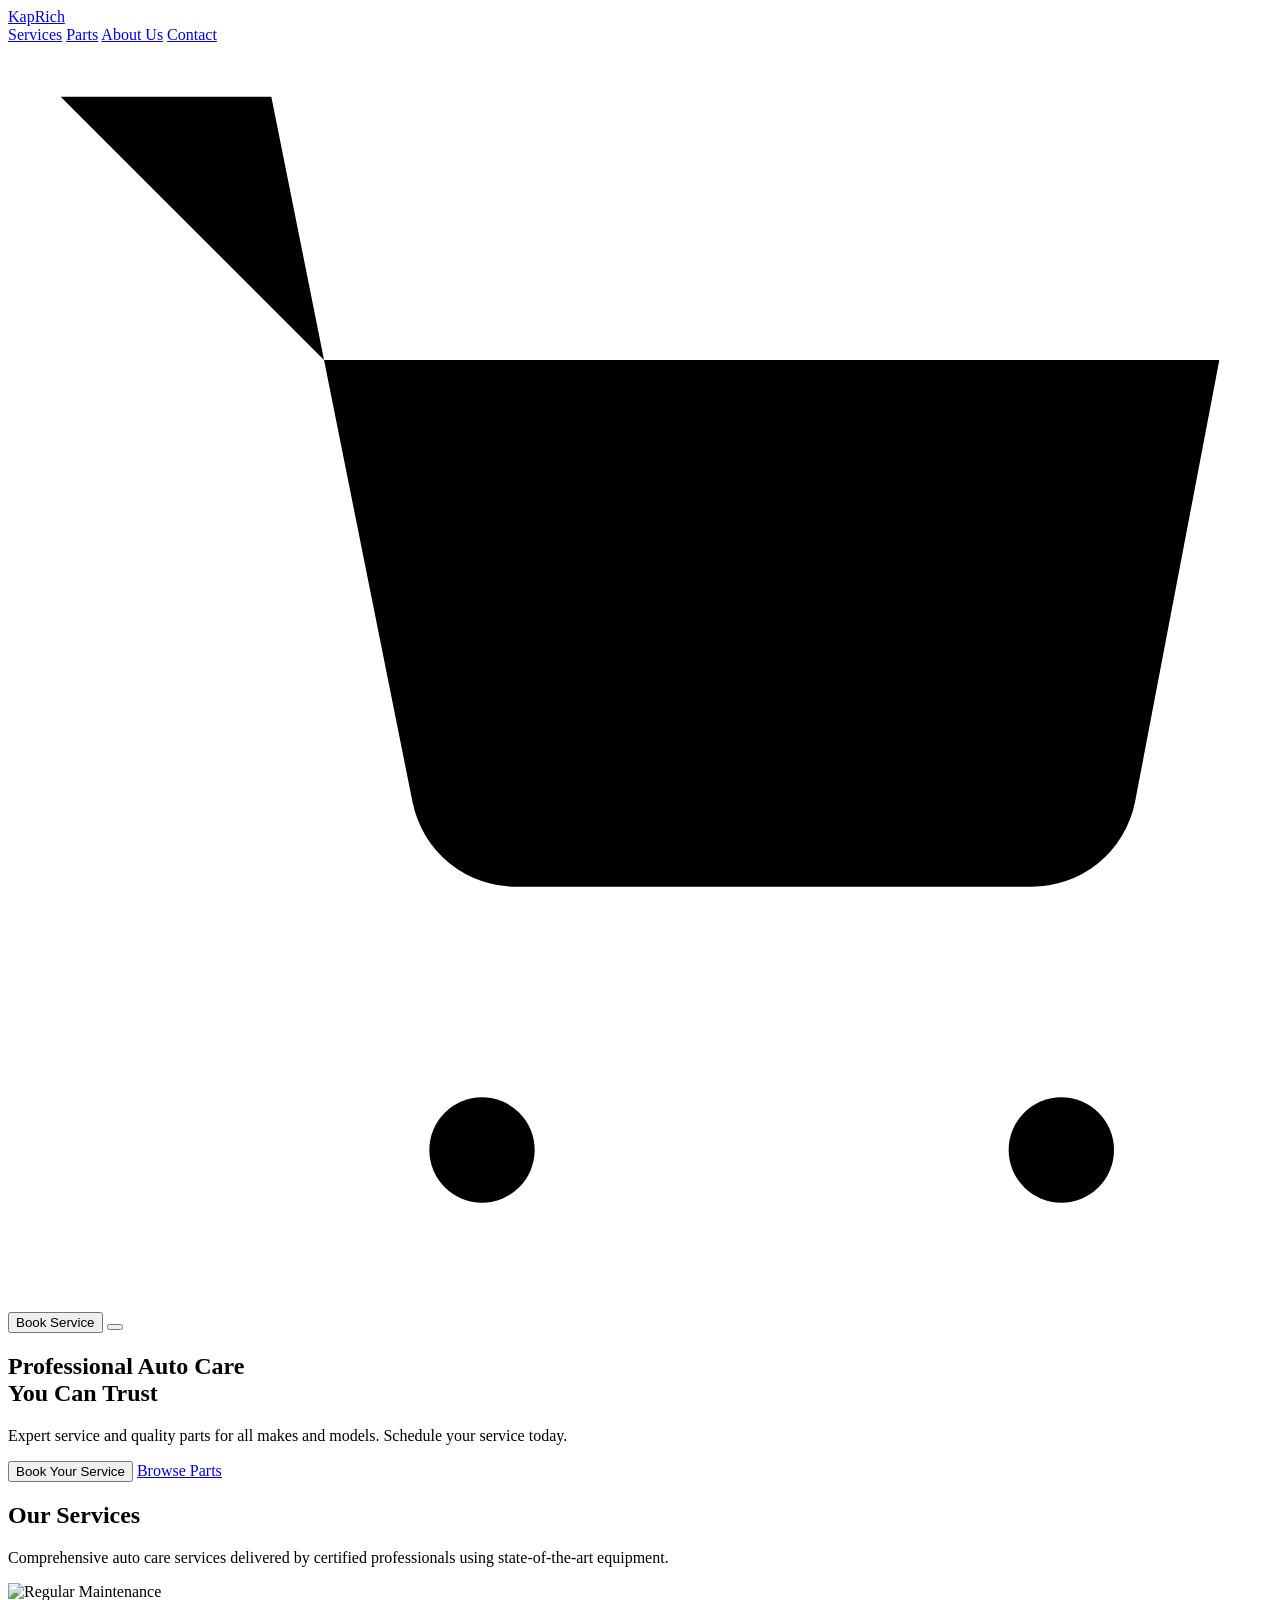
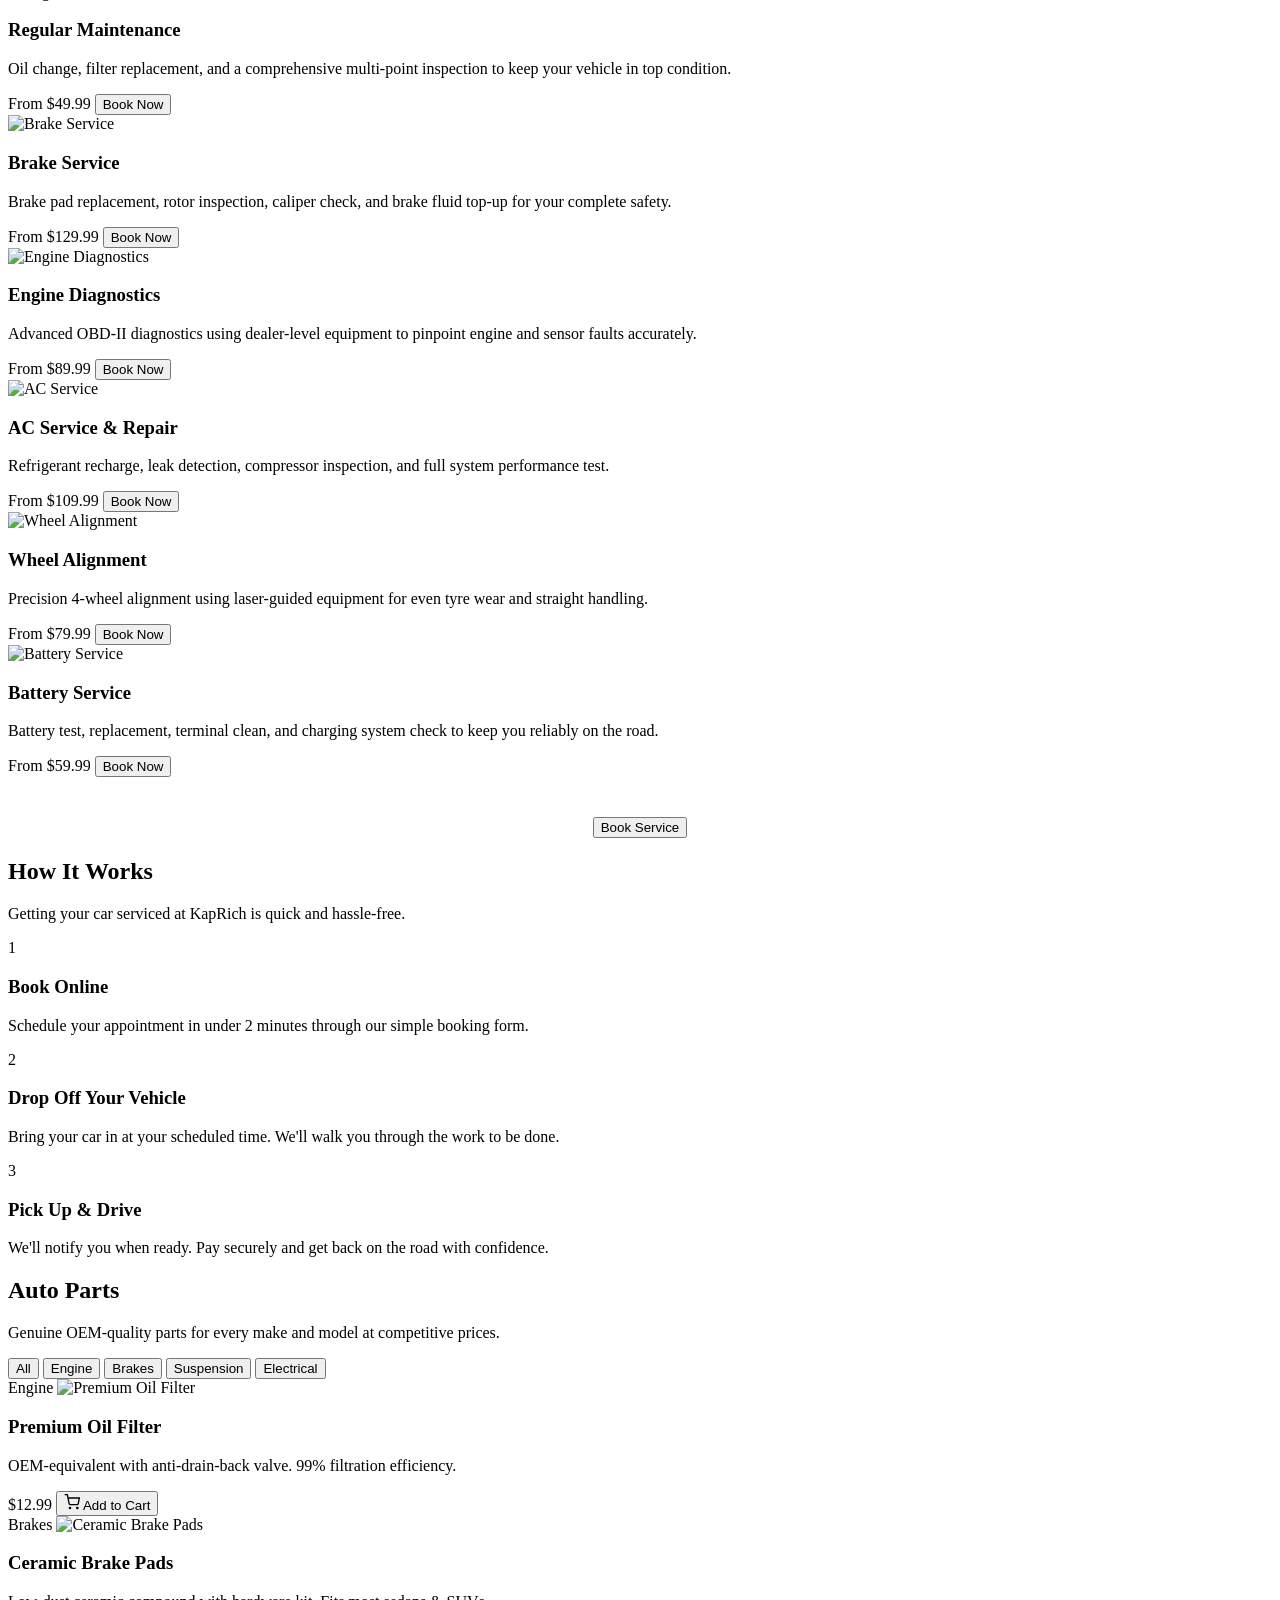
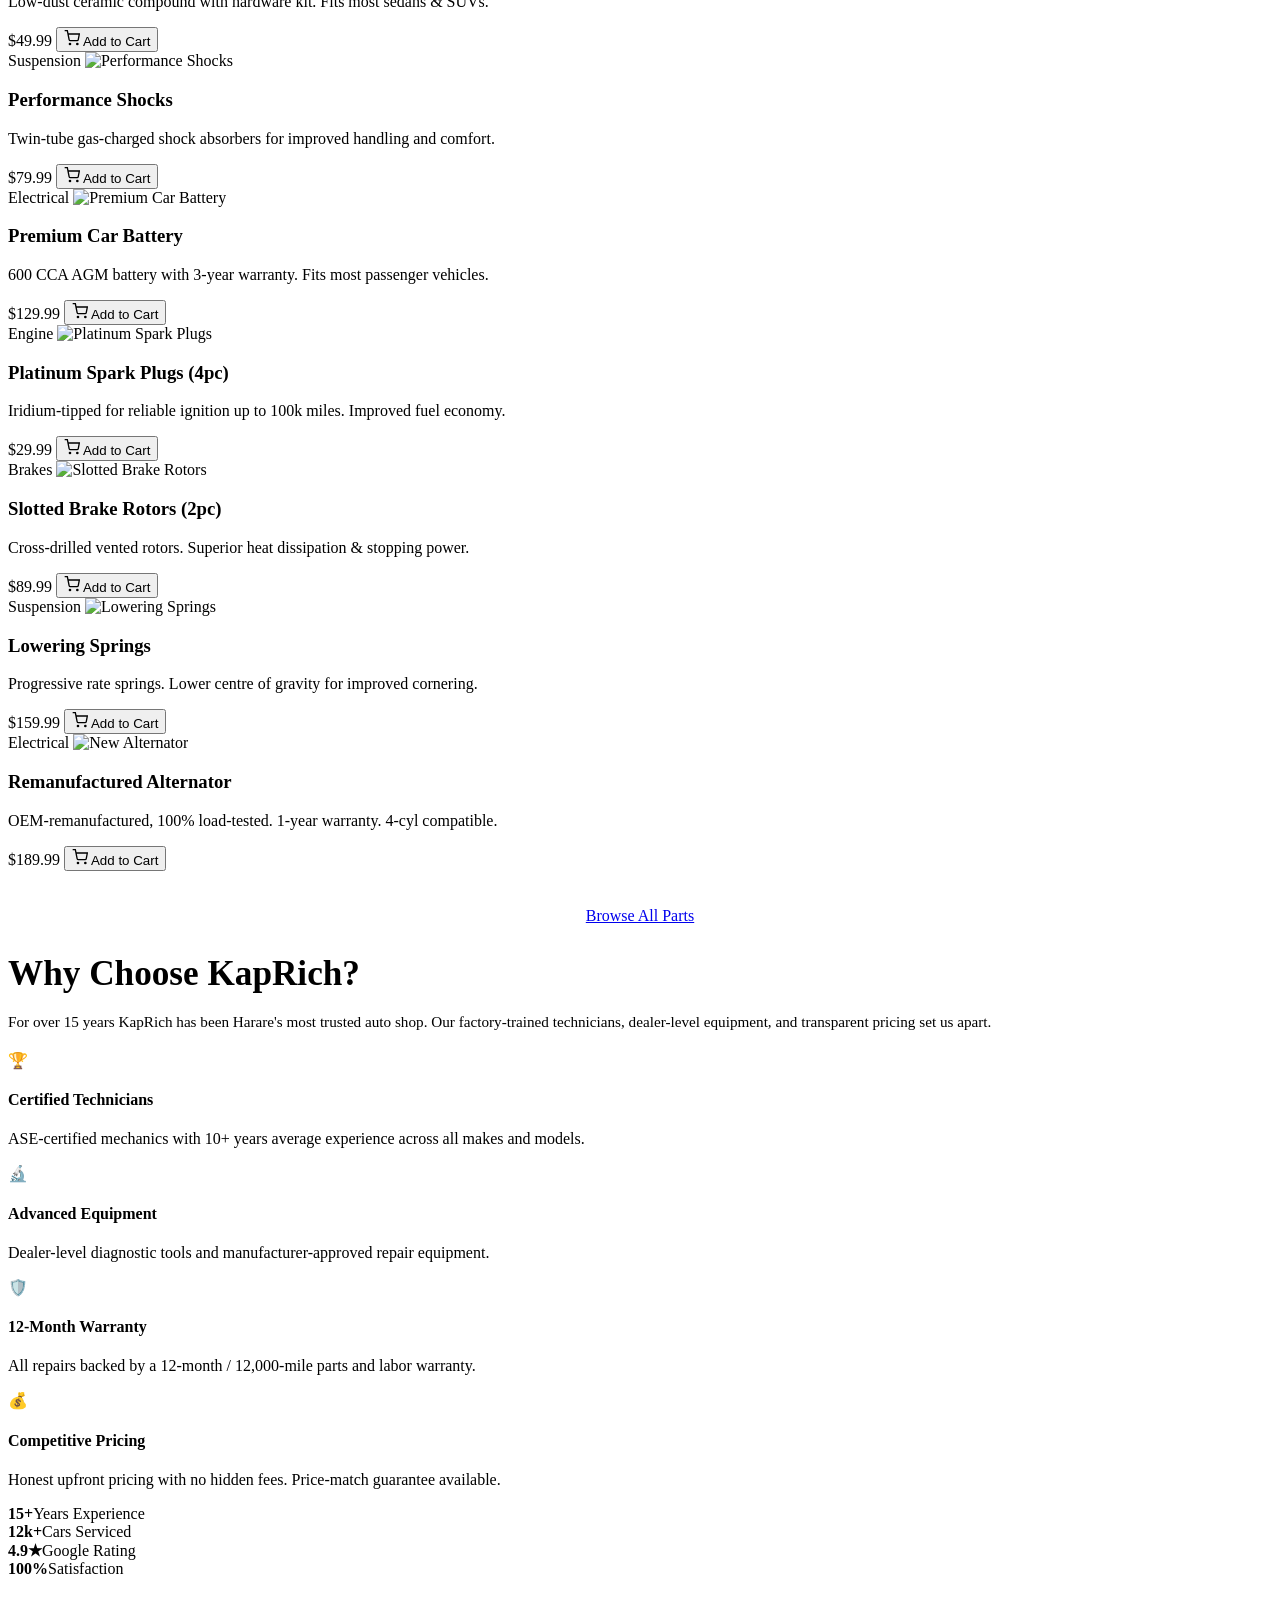
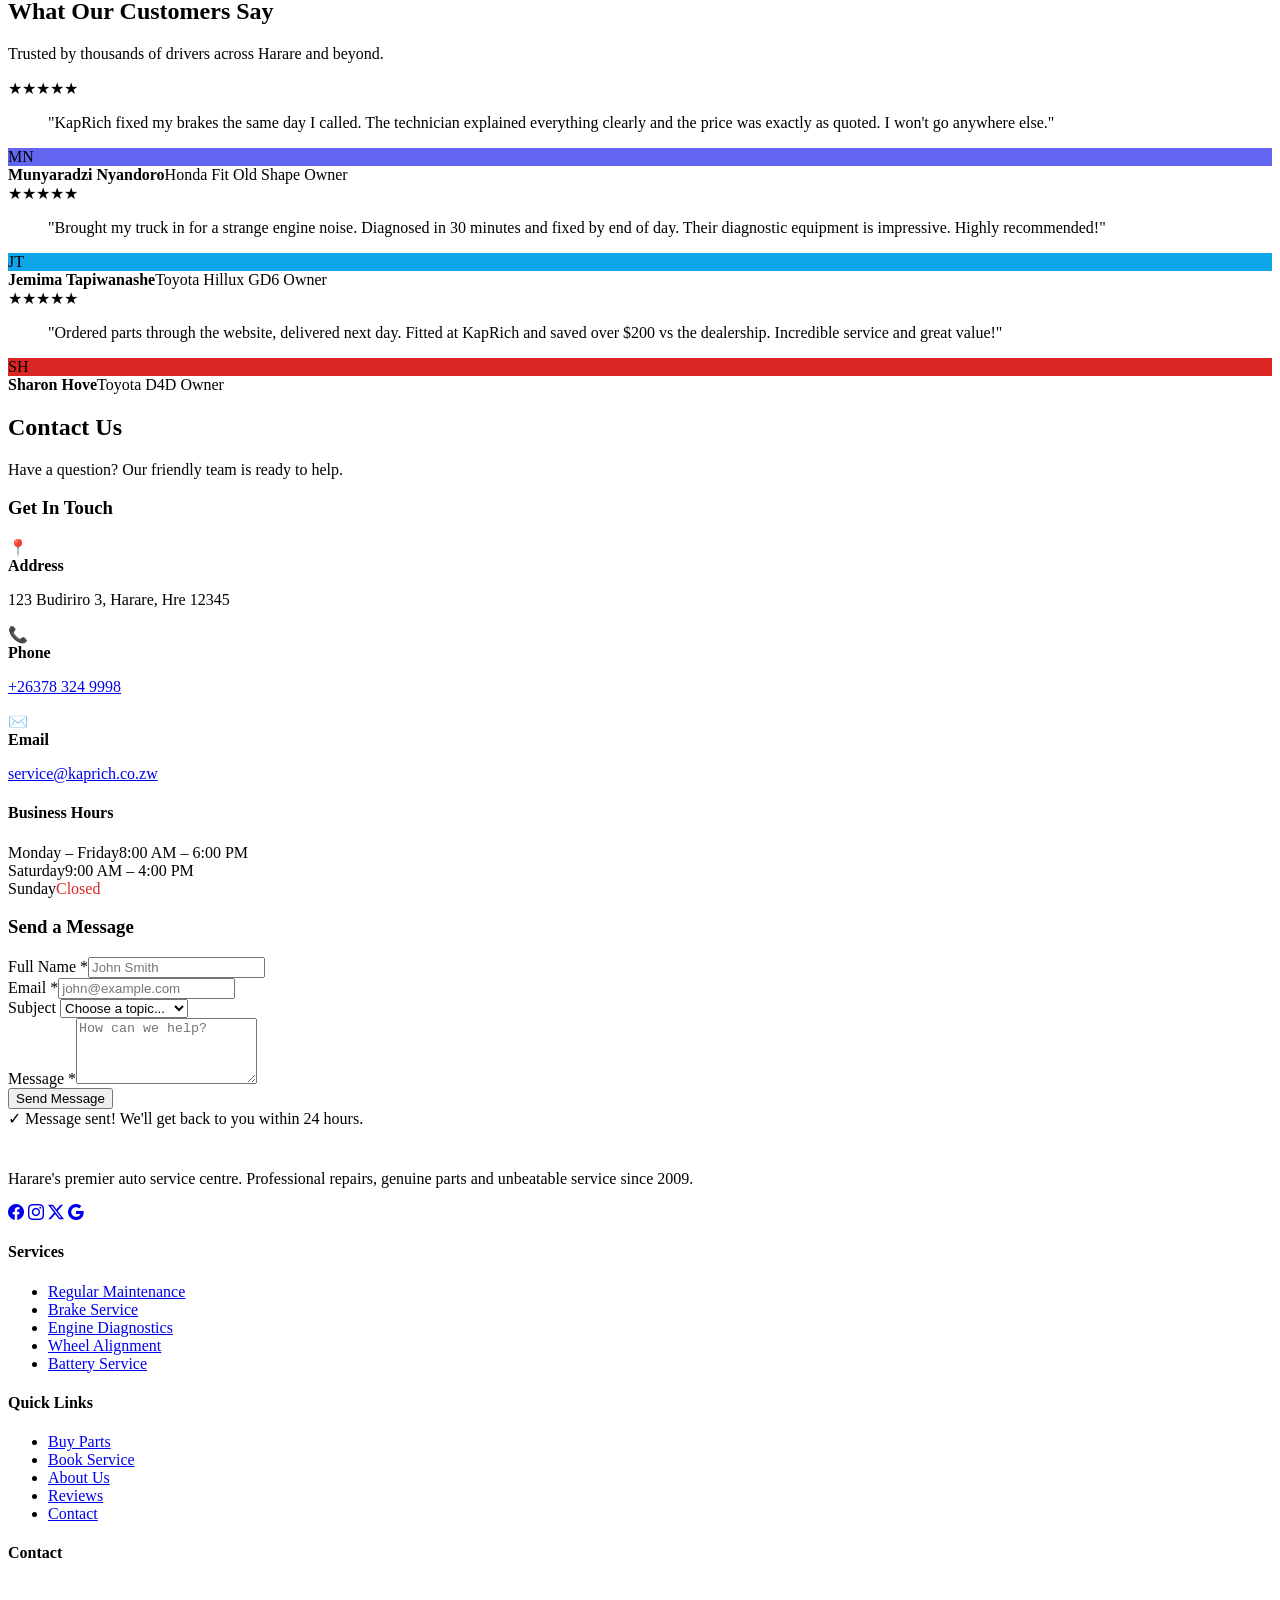
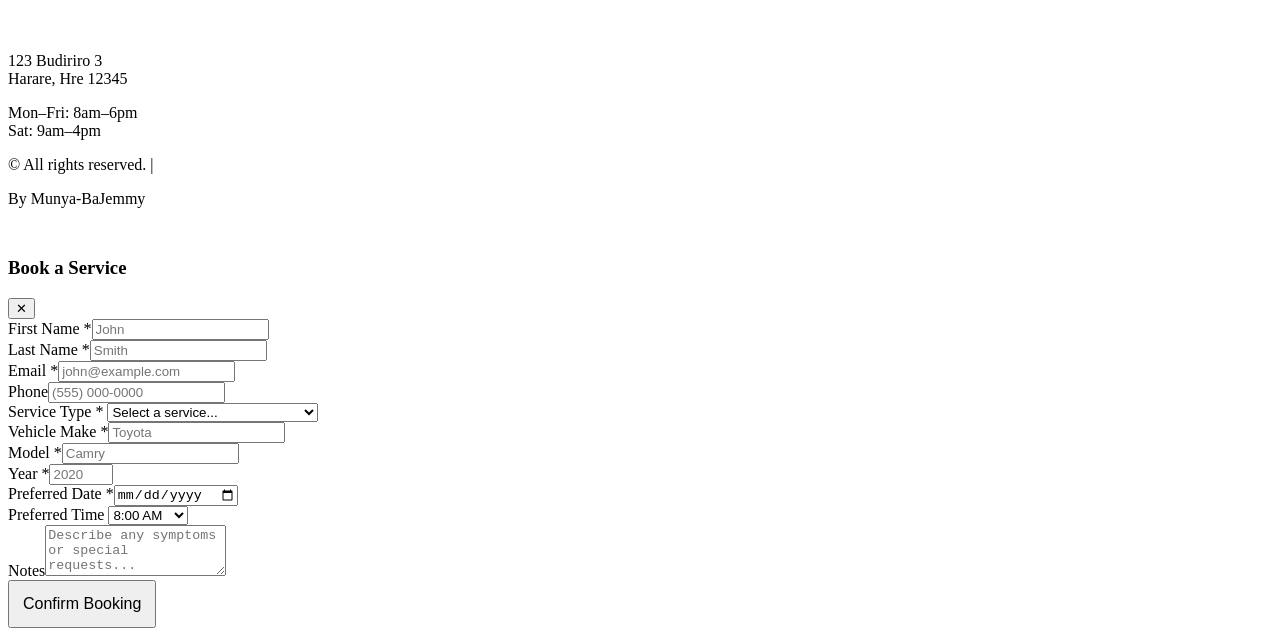
==== index.html @ bbaf788a "Add files via upload" ====
<!DOCTYPE html>
<html lang="en">
<head>
  <meta charset="UTF-8">
  <meta name="viewport" content="width=device-width, initial-scale=1.0">

  <!-- ===== SEO ===== -->
  <title>KapRich — Professional Auto Care & Car Parts | Cartown, CT</title>
  <meta name="description" content="KapRich offers expert car servicing, brake repair, engine diagnostics, oil changes, and OEM auto parts in Cartown, CT. Book online. Certified technicians. Best prices guaranteed.">
  <meta name="keywords" content="auto repair, car service, oil change, brake repair, engine diagnostics, car parts, tire replacement, auto shop, Cartown CT, AutoElite">
  <meta name="author" content="K">
  <meta name="robots" content="index, follow">
  <link rel="canonical" href="https://www.kaprich.co.zw/">

  <!-- ===== Open Graph ===== -->
  <meta property="og:type" content="website">
  <meta property="og:url" content="https://www.kaprich.com/">
  <meta property="og:title" content="KapRich — Professional Auto Care You Can Trust">
  <meta property="og:description" content="Expert car servicing, repairs & genuine auto parts in Cartown, CT. Book your appointment online today.">
  <meta property="og:image" content="https://images.unsplash.com/photo-1486262715619-67b85e0b08d3?w=1200&q=80">
  <meta property="og:site_name" content="KapRich">

  <!-- ===== Twitter Card ===== -->
  <meta name="twitter:card" content="summary_large_image">
  <meta name="twitter:title" content="KapRich — Professional Auto Care">
  <meta name="twitter:description" content="Expert car servicing, repairs & genuine auto parts. Book online now.">
  <meta name="twitter:image" content="https://images.unsplash.com/photo-1486262715619-67b85e0b08d3?w=1200&q=80">

  <!-- ===== JSON-LD: LocalBusiness ===== -->
  <script type="application/ld+json">
  {
    "@context":"https://schema.org",
    "@type":"AutoRepair",
    "name":"KapRich",
    "description":"Professional auto care: oil changes, brake repair, engine diagnostics, tire replacement and genuine car parts.",
    "url":"https://www.kaprich.co.zw",
    "telephone":"+263783249998",
    "email":"service@kaprich.co.zw",
    "address":{"@type":"PostalAddress","streetAddress":"123 Budiriro 3","addressLocality":"Harare","addressRegion":"HRE","postalCode":"12345","addressCountry":"US"},
    "openingHoursSpecification":[
      {"@type":"OpeningHoursSpecification","dayOfWeek":["Monday","Tuesday","Wednesday","Thursday","Friday"],"opens":"08:00","closes":"18:00"},
      {"@type":"OpeningHoursSpecification","dayOfWeek":["Saturday"],"opens":"09:00","closes":"16:00"}
    ],
    "priceRange":"$$",
    "aggregateRating":{"@type":"AggregateRating","ratingValue":"4.9","reviewCount":"847"}
  }
  </script>

  <!-- ===== JSON-LD: FAQ ===== -->
  <script type="application/ld+json">
  {
    "@context":"https://schema.org","@type":"FAQPage",
    "mainEntity":[
      {"@type":"Question","name":"How do I book a car service?","acceptedAnswer":{"@type":"Answer","text":"Click 'Book Service', pick your service type, date and time — done in under 2 minutes."}},
      {"@type":"Question","name":"Do you offer a warranty?","acceptedAnswer":{"@type":"Answer","text":"Yes — 12-month / 12,000-mile warranty on all parts and labor."}},
      {"@type":"Question","name":"How long does an oil change take?","acceptedAnswer":{"@type":"Answer","text":"About 30–45 minutes including a free multi-point inspection."}}
    ]
  }
  </script>

  <link rel="icon" type="image/svg+xml" href="data:image/svg+xml,<svg xmlns='http://www.w3.org/2000/svg' viewBox='0 0 100 100'><rect width='100' height='100' rx='16' fill='%23DC2626'/><text y='.9em' font-size='72' x='12'>🚗</text></svg>">
  <link rel="preconnect" href="https://fonts.googleapis.com">
  <link rel="preconnect" href="https://fonts.gstatic.com" crossorigin>
  <link href="https://fonts.googleapis.com/css2?family=Inter:wght@400;500;600;700;800;900&display=swap" rel="stylesheet">
  <link rel="stylesheet" href="https://cdn.jsdelivr.net/npm/bootstrap-icons@1.11.3/font/bootstrap-icons.min.css">
  <link rel="stylesheet" href="css/style.css">
</head>
<body>

<!-- ===== HEADER ===== -->
<header id="header">
  <div class="container header-inner">
    <a href="index.html" class="logo">Kap<span class="elite">Rich</span></a>
    <nav id="main-nav">
      <a href="#services">Services</a>
      <a href="parts.html">Parts</a>
      <a href="#about">About Us</a>
      <a href="#contact">Contact</a>
    </nav>
    <div class="header-right">
      <a href="cart.html" class="cart-link" aria-label="Shopping cart">
        <svg viewBox="0 0 24 24"><circle cx="9" cy="21" r="1"/><circle cx="20" cy="21" r="1"/><path d="M1 1h4l2.68 13.39a2 2 0 0 0 2 1.61h9.72a2 2 0 0 0 2-1.61L23 6H6"/></svg>
        <span class="cart-badge" style="display:none;">0</span>
      </a>
      <button class="btn btn-red" onclick="document.getElementById('booking-modal').classList.add('open');document.body.style.overflow='hidden'">Book Service</button>
      <button class="hamburger" aria-label="Menu" onclick="document.getElementById('main-nav').classList.toggle('open')">
        <span></span><span></span><span></span>
      </button>
    </div>
  </div>
</header>

<!-- ===== HERO ===== -->
<section class="hero" aria-label="Hero">
  <div class="hero-bg" role="img" aria-label="Car engine close-up"></div>
  <div class="container">
    <div class="hero-content">
      <h1>Professional Auto Care<br>You Can Trust</h1>
      <p>Expert service and quality parts for all makes and models. Schedule your service today.</p>
      <div class="hero-cta">
        <button class="btn btn-red btn-lg" onclick="document.getElementById('booking-modal').classList.add('open');document.body.style.overflow='hidden'">Book Your Service</button>
        <a href="parts.html" class="btn btn-white btn-lg">Browse Parts</a>
      </div>
    </div>
  </div>
</section>

<!-- ===== SERVICES ===== -->
<section class="section section-white" id="services">
  <div class="container">
    <div class="section-header">
      <h2>Our Services</h2>
      <p>Comprehensive auto care services delivered by certified professionals using state-of-the-art equipment.</p>
    </div>
    <div class="services-grid">

      <article class="service-card" itemscope itemtype="https://schema.org/Service">
        <div class="service-card-img">
          <img src="https://images.unsplash.com/photo-1625047509248-ec889cbff17f?ixlib=rb-1.2.1&auto=format&fit=crop&w=800&q=80" alt="Regular Maintenance" loading="lazy">
        </div>
        <div class="service-card-body">
          <h3 itemprop="name">Regular Maintenance</h3>
          <p itemprop="description">Oil change, filter replacement, and a comprehensive multi-point inspection to keep your vehicle in top condition.</p>
          <div class="service-card-footer">
            <span class="service-price" itemprop="offers" itemscope itemtype="https://schema.org/Offer">
              <meta itemprop="priceCurrency" content="USD">From $<span itemprop="price" content="49.99">49.99</span>
            </span>
            <button class="btn btn-navy btn-sm" onclick="openBookingModal('Regular Maintenance')">Book Now</button>
          </div>
        </div>
      </article>

      <article class="service-card" itemscope itemtype="https://schema.org/Service">
        <div class="service-card-img">
          <img src="https://images.unsplash.com/photo-1599256871215-571db2b58864?ixlib=rb-1.2.1&auto=format&fit=crop&w=800&q=80" alt="Brake Service" loading="lazy">
        </div>
        <div class="service-card-body">
          <h3 itemprop="name">Brake Service</h3>
          <p itemprop="description">Brake pad replacement, rotor inspection, caliper check, and brake fluid top-up for your complete safety.</p>
          <div class="service-card-footer">
            <span class="service-price">From $129.99</span>
            <button class="btn btn-navy btn-sm" onclick="openBookingModal('Brake Service')">Book Now</button>
          </div>
        </div>
      </article>

      <article class="service-card" itemscope itemtype="https://schema.org/Service">
        <div class="service-card-img">
          <img src="https://images.unsplash.com/photo-1632098112408-4e4605eaacfb?ixlib=rb-1.2.1&auto=format&fit=crop&w=800&q=80" alt="Engine Diagnostics" loading="lazy">
        </div>
        <div class="service-card-body">
          <h3 itemprop="name">Engine Diagnostics</h3>
          <p itemprop="description">Advanced OBD-II diagnostics using dealer-level equipment to pinpoint engine and sensor faults accurately.</p>
          <div class="service-card-footer">
            <span class="service-price">From $89.99</span>
            <button class="btn btn-navy btn-sm" onclick="openBookingModal('Engine Diagnostics')">Book Now</button>
          </div>
        </div>
      </article>

      <article class="service-card" itemscope itemtype="https://schema.org/Service">
        <div class="service-card-img">
          <img src="https://images.unsplash.com/photo-1617886322168-72b886573c5a?ixlib=rb-1.2.1&auto=format&fit=crop&w=800&q=80" alt="AC Service" loading="lazy">
        </div>
        <div class="service-card-body">
          <h3 itemprop="name">AC Service & Repair</h3>
          <p itemprop="description">Refrigerant recharge, leak detection, compressor inspection, and full system performance test.</p>
          <div class="service-card-footer">
            <span class="service-price">From $109.99</span>
            <button class="btn btn-navy btn-sm" onclick="openBookingModal('AC Service')">Book Now</button>
          </div>
        </div>
      </article>

      <article class="service-card" itemscope itemtype="https://schema.org/Service">
        <div class="service-card-img">
          <img src="https://images.unsplash.com/photo-1576435728678-68d0fbf94e91?ixlib=rb-1.2.1&auto=format&fit=crop&w=800&q=80" alt="Wheel Alignment" loading="lazy">
        </div>
        <div class="service-card-body">
          <h3 itemprop="name">Wheel Alignment</h3>
          <p itemprop="description">Precision 4-wheel alignment using laser-guided equipment for even tyre wear and straight handling.</p>
          <div class="service-card-footer">
            <span class="service-price">From $79.99</span>
            <button class="btn btn-navy btn-sm" onclick="openBookingModal('Wheel Alignment')">Book Now</button>
          </div>
        </div>
      </article>

      <article class="service-card" itemscope itemtype="https://schema.org/Service">
        <div class="service-card-img">
          <img src="https://images.unsplash.com/photo-1603852452515-2dc92776c065?ixlib=rb-1.2.1&auto=format&fit=crop&w=800&q=80" alt="Battery Service" loading="lazy">
        </div>
        <div class="service-card-body">
          <h3 itemprop="name">Battery Service</h3>
          <p itemprop="description">Battery test, replacement, terminal clean, and charging system check to keep you reliably on the road.</p>
          <div class="service-card-footer">
            <span class="service-price">From $59.99</span>
            <button class="btn btn-navy btn-sm" onclick="openBookingModal('Battery Service')">Book Now</button>
          </div>
        </div>
      </article>

    </div>
    <div style="text-align:center;margin-top:40px;">
      <button class="btn btn-red btn-lg" onclick="openBookingModal()">Book Service</button>
    </div>
  </div>
</section>

<!-- ===== HOW IT WORKS ===== -->
<section class="section section-gray">
  <div class="container">
    <div class="section-header">
      <h2>How It Works</h2>
      <p>Getting your car serviced at KapRich is quick and hassle-free.</p>
    </div>
    <div class="steps-grid">
      <div class="step">
        <div class="step-num">1</div>
        <h3>Book Online</h3>
        <p>Schedule your appointment in under 2 minutes through our simple booking form.</p>
      </div>
      <div class="step">
        <div class="step-num">2</div>
        <h3>Drop Off Your Vehicle</h3>
        <p>Bring your car in at your scheduled time. We'll walk you through the work to be done.</p>
      </div>
      <div class="step">
        <div class="step-num">3</div>
        <h3>Pick Up & Drive</h3>
        <p>We'll notify you when ready. Pay securely and get back on the road with confidence.</p>
      </div>
    </div>
  </div>
</section>

<!-- ===== FEATURED PARTS ===== -->
<section class="section section-white" id="parts">
  <div class="container">
    <div class="section-header">
      <h2>Auto Parts</h2>
      <p>Genuine OEM-quality parts for every make and model at competitive prices.</p>
    </div>
    <div class="filters">
      <button class="filter-btn active" data-cat="all">All</button>
      <button class="filter-btn" data-cat="engine">Engine</button>
      <button class="filter-btn" data-cat="brakes">Brakes</button>
      <button class="filter-btn" data-cat="suspension">Suspension</button>
      <button class="filter-btn" data-cat="electrical">Electrical</button>
    </div>
    <div class="parts-grid">

      <article class="part-card" data-id="p1" data-name="Premium Oil Filter" data-price="12.99" data-cat="engine" data-img="https://images.unsplash.com/photo-1619677137796-8f15861e1531?ixlib=rb-1.2.1&auto=format&fit=crop&w=800&q=80" itemscope itemtype="https://schema.org/Product">
        <div class="part-card-img">
          <span class="part-cat-badge">Engine</span>
          <img src="https://images.unsplash.com/photo-1619677137796-8f15861e1531?ixlib=rb-1.2.1&auto=format&fit=crop&w=800&q=80" alt="Premium Oil Filter" loading="lazy">
        </div>
        <div class="part-card-body">
          <h3 itemprop="name">Premium Oil Filter</h3>
          <p>OEM-equivalent with anti-drain-back valve. 99% filtration efficiency.</p>
          <div class="part-card-footer">
            <span class="part-price">$12.99</span>
            <button class="add-to-cart">
              <svg width="16" height="16" viewBox="0 0 24 24" fill="none" stroke="currentColor" stroke-width="2"><circle cx="9" cy="21" r="1"/><circle cx="20" cy="21" r="1"/><path d="M1 1h4l2.68 13.39a2 2 0 0 0 2 1.61h9.72a2 2 0 0 0 2-1.61L23 6H6"/></svg>
              Add to Cart
            </button>
          </div>
        </div>
      </article>

      <article class="part-card" data-id="p2" data-name="Ceramic Brake Pads" data-price="49.99" data-cat="brakes" data-img="https://images.unsplash.com/photo-1486754735734-325b5831c3ad?ixlib=rb-1.2.1&auto=format&fit=crop&w=800&q=80" itemscope itemtype="https://schema.org/Product">
        <div class="part-card-img">
          <span class="part-cat-badge">Brakes</span>
          <img src="https://images.unsplash.com/photo-1486754735734-325b5831c3ad?ixlib=rb-1.2.1&auto=format&fit=crop&w=800&q=80" alt="Ceramic Brake Pads" loading="lazy">
        </div>
        <div class="part-card-body">
          <h3 itemprop="name">Ceramic Brake Pads</h3>
          <p>Low-dust ceramic compound with hardware kit. Fits most sedans & SUVs.</p>
          <div class="part-card-footer">
            <span class="part-price">$49.99</span>
            <button class="add-to-cart">
              <svg width="16" height="16" viewBox="0 0 24 24" fill="none" stroke="currentColor" stroke-width="2"><circle cx="9" cy="21" r="1"/><circle cx="20" cy="21" r="1"/><path d="M1 1h4l2.68 13.39a2 2 0 0 0 2 1.61h9.72a2 2 0 0 0 2-1.61L23 6H6"/></svg>
              Add to Cart
            </button>
          </div>
        </div>
      </article>

      <article class="part-card" data-id="p3" data-name="Performance Shocks" data-price="79.99" data-cat="suspension" data-img="https://images.unsplash.com/photo-1580274455191-1c62238fa333?ixlib=rb-1.2.1&auto=format&fit=crop&w=800&q=80" itemscope itemtype="https://schema.org/Product">
        <div class="part-card-img">
          <span class="part-cat-badge">Suspension</span>
          <img src="https://images.unsplash.com/photo-1580274455191-1c62238fa333?ixlib=rb-1.2.1&auto=format&fit=crop&w=800&q=80" alt="Performance Shocks" loading="lazy">
        </div>
        <div class="part-card-body">
          <h3 itemprop="name">Performance Shocks</h3>
          <p>Twin-tube gas-charged shock absorbers for improved handling and comfort.</p>
          <div class="part-card-footer">
            <span class="part-price">$79.99</span>
            <button class="add-to-cart">
              <svg width="16" height="16" viewBox="0 0 24 24" fill="none" stroke="currentColor" stroke-width="2"><circle cx="9" cy="21" r="1"/><circle cx="20" cy="21" r="1"/><path d="M1 1h4l2.68 13.39a2 2 0 0 0 2 1.61h9.72a2 2 0 0 0 2-1.61L23 6H6"/></svg>
              Add to Cart
            </button>
          </div>
        </div>
      </article>

      <article class="part-card" data-id="p4" data-name="Premium Car Battery" data-price="129.99" data-cat="electrical" data-img="https://images.unsplash.com/photo-1519752594763-2633e52f3bce?ixlib=rb-1.2.1&auto=format&fit=crop&w=800&q=80" itemscope itemtype="https://schema.org/Product">
        <div class="part-card-img">
          <span class="part-cat-badge">Electrical</span>
          <img src="https://images.unsplash.com/photo-1519752594763-2633e52f3bce?ixlib=rb-1.2.1&auto=format&fit=crop&w=800&q=80" alt="Premium Car Battery" loading="lazy">
        </div>
        <div class="part-card-body">
          <h3 itemprop="name">Premium Car Battery</h3>
          <p>600 CCA AGM battery with 3-year warranty. Fits most passenger vehicles.</p>
          <div class="part-card-footer">
            <span class="part-price">$129.99</span>
            <button class="add-to-cart">
              <svg width="16" height="16" viewBox="0 0 24 24" fill="none" stroke="currentColor" stroke-width="2"><circle cx="9" cy="21" r="1"/><circle cx="20" cy="21" r="1"/><path d="M1 1h4l2.68 13.39a2 2 0 0 0 2 1.61h9.72a2 2 0 0 0 2-1.61L23 6H6"/></svg>
              Add to Cart
            </button>
          </div>
        </div>
      </article>

      <article class="part-card" data-id="p5" data-name="Platinum Spark Plugs" data-price="29.99" data-cat="engine" data-img="https://images.unsplash.com/photo-1622006578723-e95ff3c9dfa7?ixlib=rb-1.2.1&auto=format&fit=crop&w=800&q=80" itemscope itemtype="https://schema.org/Product">
        <div class="part-card-img">
          <span class="part-cat-badge">Engine</span>
          <img src="https://images.unsplash.com/photo-1622006578723-e95ff3c9dfa7?ixlib=rb-1.2.1&auto=format&fit=crop&w=800&q=80" alt="Platinum Spark Plugs" loading="lazy">
        </div>
        <div class="part-card-body">
          <h3 itemprop="name">Platinum Spark Plugs (4pc)</h3>
          <p>Iridium-tipped for reliable ignition up to 100k miles. Improved fuel economy.</p>
          <div class="part-card-footer">
            <span class="part-price">$29.99</span>
            <button class="add-to-cart">
              <svg width="16" height="16" viewBox="0 0 24 24" fill="none" stroke="currentColor" stroke-width="2"><circle cx="9" cy="21" r="1"/><circle cx="20" cy="21" r="1"/><path d="M1 1h4l2.68 13.39a2 2 0 0 0 2 1.61h9.72a2 2 0 0 0 2-1.61L23 6H6"/></svg>
              Add to Cart
            </button>
          </div>
        </div>
      </article>

      <article class="part-card" data-id="p6" data-name="Slotted Brake Rotors" data-price="89.99" data-cat="brakes" data-img="https://images.unsplash.com/photo-1547730761-8e2e3c550afd?ixlib=rb-1.2.1&auto=format&fit=crop&w=800&q=80" itemscope itemtype="https://schema.org/Product">
        <div class="part-card-img">
          <span class="part-cat-badge">Brakes</span>
          <img src="https://images.unsplash.com/photo-1547730761-8e2e3c550afd?ixlib=rb-1.2.1&auto=format&fit=crop&w=800&q=80" alt="Slotted Brake Rotors" loading="lazy">
        </div>
        <div class="part-card-body">
          <h3 itemprop="name">Slotted Brake Rotors (2pc)</h3>
          <p>Cross-drilled vented rotors. Superior heat dissipation & stopping power.</p>
          <div class="part-card-footer">
            <span class="part-price">$89.99</span>
            <button class="add-to-cart">
              <svg width="16" height="16" viewBox="0 0 24 24" fill="none" stroke="currentColor" stroke-width="2"><circle cx="9" cy="21" r="1"/><circle cx="20" cy="21" r="1"/><path d="M1 1h4l2.68 13.39a2 2 0 0 0 2 1.61h9.72a2 2 0 0 0 2-1.61L23 6H6"/></svg>
              Add to Cart
            </button>
          </div>
        </div>
      </article>

      <article class="part-card" data-id="p7" data-name="Lowering Springs" data-price="159.99" data-cat="suspension" data-img="https://images.unsplash.com/photo-1590759668628-05b0fc34bb70?ixlib=rb-1.2.1&auto=format&fit=crop&w=800&q=80" itemscope itemtype="https://schema.org/Product">
        <div class="part-card-img">
          <span class="part-cat-badge">Suspension</span>
          <img src="https://images.unsplash.com/photo-1590759668628-05b0fc34bb70?ixlib=rb-1.2.1&auto=format&fit=crop&w=800&q=80" alt="Lowering Springs" loading="lazy">
        </div>
        <div class="part-card-body">
          <h3 itemprop="name">Lowering Springs</h3>
          <p>Progressive rate springs. Lower centre of gravity for improved cornering.</p>
          <div class="part-card-footer">
            <span class="part-price">$159.99</span>
            <button class="add-to-cart">
              <svg width="16" height="16" viewBox="0 0 24 24" fill="none" stroke="currentColor" stroke-width="2"><circle cx="9" cy="21" r="1"/><circle cx="20" cy="21" r="1"/><path d="M1 1h4l2.68 13.39a2 2 0 0 0 2 1.61h9.72a2 2 0 0 0 2-1.61L23 6H6"/></svg>
              Add to Cart
            </button>
          </div>
        </div>
      </article>

      <article class="part-card" data-id="p8" data-name="New Alternator" data-price="189.99" data-cat="electrical" data-img="https://images.unsplash.com/photo-1535813649-c4959bf2d510?ixlib=rb-1.2.1&auto=format&fit=crop&w=800&q=80" itemscope itemtype="https://schema.org/Product">
        <div class="part-card-img">
          <span class="part-cat-badge">Electrical</span>
          <img src="https://images.unsplash.com/photo-1535813649-c4959bf2d510?ixlib=rb-1.2.1&auto=format&fit=crop&w=800&q=80" alt="New Alternator" loading="lazy">
        </div>
        <div class="part-card-body">
          <h3 itemprop="name">Remanufactured Alternator</h3>
          <p>OEM-remanufactured, 100% load-tested. 1-year warranty. 4-cyl compatible.</p>
          <div class="part-card-footer">
            <span class="part-price">$189.99</span>
            <button class="add-to-cart">
              <svg width="16" height="16" viewBox="0 0 24 24" fill="none" stroke="currentColor" stroke-width="2"><circle cx="9" cy="21" r="1"/><circle cx="20" cy="21" r="1"/><path d="M1 1h4l2.68 13.39a2 2 0 0 0 2 1.61h9.72a2 2 0 0 0 2-1.61L23 6H6"/></svg>
              Add to Cart
            </button>
          </div>
        </div>
      </article>

    </div>
    <div style="text-align:center;margin-top:36px;">
      <a href="parts.html" class="btn btn-navy btn-lg">Browse All Parts</a>
    </div>
  </div>
</section>

<!-- ===== ABOUT ===== -->
<section class="section section-gray" id="about">
  <div class="container">
    <div class="about-grid">
      <div>
        <h2 style="font-size:clamp(1.6rem,3vw,2.2rem);font-weight:700;margin-bottom:14px;">Why Choose KapRich?</h2>
        <p style="color:var(--gray-600);line-height:1.75;font-size:.95rem;">For over 15 years KapRich has been Harare's most trusted auto shop. Our factory-trained technicians, dealer-level equipment, and transparent pricing set us apart.</p>
        <div class="features-grid">
          <div class="feature">
            <div class="feature-icon">🏆</div>
            <div>
              <h4>Certified Technicians</h4>
              <p>ASE-certified mechanics with 10+ years average experience across all makes and models.</p>
            </div>
          </div>
          <div class="feature">
            <div class="feature-icon">🔬</div>
            <div>
              <h4>Advanced Equipment</h4>
              <p>Dealer-level diagnostic tools and manufacturer-approved repair equipment.</p>
            </div>
          </div>
          <div class="feature">
            <div class="feature-icon">🛡️</div>
            <div>
              <h4>12-Month Warranty</h4>
              <p>All repairs backed by a 12-month / 12,000-mile parts and labor warranty.</p>
            </div>
          </div>
          <div class="feature">
            <div class="feature-icon">💰</div>
            <div>
              <h4>Competitive Pricing</h4>
              <p>Honest upfront pricing with no hidden fees. Price-match guarantee available.</p>
            </div>
          </div>
        </div>
      </div>
      <div class="about-stats">
        <div class="stat-card"><strong>15+</strong><span>Years Experience</span></div>
        <div class="stat-card"><strong>12k+</strong><span>Cars Serviced</span></div>
        <div class="stat-card"><strong>4.9★</strong><span>Google Rating</span></div>
        <div class="stat-card"><strong>100%</strong><span>Satisfaction</span></div>
      </div>
    </div>
  </div>
</section>

<!-- ===== TESTIMONIALS ===== -->
<section class="section section-white" id="reviews">
  <div class="container">
    <div class="section-header">
      <h2>What Our Customers Say</h2>
      <p>Trusted by thousands of drivers across Harare and beyond.</p>
    </div>
    <div class="reviews-grid">
      <div class="review-card" itemscope itemtype="https://schema.org/Review">
        <div class="stars">★★★★★</div>
        <blockquote itemprop="reviewBody">"KapRich fixed my brakes the same day I called. The technician explained everything clearly and the price was exactly as quoted. I won't go anywhere else."</blockquote>
        <div class="reviewer">
          <div class="avatar" style="background:#6366f1;">MN</div>
          <div><strong itemprop="author">Munyaradzi Nyandoro</strong><span>Honda Fit Old Shape Owner</span></div>
        </div>
      </div>
      <div class="review-card" itemscope itemtype="https://schema.org/Review">
        <div class="stars">★★★★★</div>
        <blockquote itemprop="reviewBody">"Brought my truck in for a strange engine noise. Diagnosed in 30 minutes and fixed by end of day. Their diagnostic equipment is impressive. Highly recommended!"</blockquote>
        <div class="reviewer">
          <div class="avatar" style="background:#0ea5e9;">JT</div>
          <div><strong itemprop="author">Jemima Tapiwanashe</strong><span>Toyota Hillux GD6 Owner</span></div>
        </div>
      </div>
      <div class="review-card" itemscope itemtype="https://schema.org/Review">
        <div class="stars">★★★★★</div>
        <blockquote itemprop="reviewBody">"Ordered parts through the website, delivered next day. Fitted at KapRich and saved over $200 vs the dealership. Incredible service and great value!"</blockquote>
        <div class="reviewer">
          <div class="avatar" style="background:#DC2626;">SH</div>
          <div><strong itemprop="author">Sharon Hove</strong><span>Toyota D4D Owner</span></div>
        </div>
      </div>
    </div>
  </div>
</section>

<!-- ===== CONTACT ===== -->
<section class="section section-gray" id="contact">
  <div class="container">
    <div class="section-header">
      <h2>Contact Us</h2>
      <p>Have a question? Our friendly team is ready to help.</p>
    </div>
    <div class="contact-grid">
      <div class="contact-details">
        <h3>Get In Touch</h3>
        <div class="contact-items">
          <div class="contact-item">
            <div class="c-icon">📍</div>
            <div><strong>Address</strong><p>123 Budiriro 3, Harare, Hre 12345</p></div>
          </div>
          <div class="contact-item">
            <div class="c-icon">📞</div>
            <div><strong>Phone</strong><p><a href="tel:+263783249998">+26378 324 9998</a></p></div>
          </div>
          <div class="contact-item">
            <div class="c-icon">✉️</div>
            <div><strong>Email</strong><p><a href="mailto:service@kaprich.co.zw">service@kaprich.co.zw</a></p></div>
          </div>
        </div>
        <div class="hours">
          <h4>Business Hours</h4>
          <div class="hours-row"><span>Monday – Friday</span><span>8:00 AM – 6:00 PM</span></div>
          <div class="hours-row"><span>Saturday</span><span>9:00 AM – 4:00 PM</span></div>
          <div class="hours-row"><span>Sunday</span><span style="color:#DC2626;">Closed</span></div>
        </div>
      </div>
      <div class="contact-form-wrap">
        <h3>Send a Message</h3>
        <form id="contact-form" novalidate>
          <div class="form-row">
            <div class="form-group"><label for="c-name">Full Name *</label><input type="text" id="c-name" placeholder="John Smith" required></div>
            <div class="form-group"><label for="c-email">Email *</label><input type="email" id="c-email" placeholder="john@example.com" required></div>
          </div>
          <div class="form-group">
            <label for="c-subject">Subject</label>
            <select id="c-subject">
              <option value="">Choose a topic...</option>
              <option>Service Enquiry</option>
              <option>Parts Order</option>
              <option>Booking Question</option>
              <option>Warranty Claim</option>
              <option>Other</option>
            </select>
          </div>
          <div class="form-group"><label for="c-msg">Message *</label><textarea id="c-msg" rows="4" placeholder="How can we help?" required></textarea></div>
          <button type="submit" class="btn btn-red btn-full">Send Message</button>
          <div class="form-success">✓ Message sent! We'll get back to you within 24 hours.</div>
        </form>
      </div>
    </div>
  </div>
</section>

<!-- ===== FOOTER ===== -->
<footer>
  <div class="container">
    <div class="footer-grid">
      <div class="footer-brand">
        <a href="index.html" class="logo" style="font-size:1.4rem;font-weight:700;color:#fff;letter-spacing:-.02em;">Kap<span class="elite">Rich</span></a>
        <p>Harare's premier auto service centre. Professional repairs, genuine parts and unbeatable service since 2009.</p>
        <div class="social-links">
          <a href="#" class="social-link" aria-label="Facebook"><i class="bi bi-facebook"></i></a>
          <a href="#" class="social-link" aria-label="Instagram"><i class="bi bi-instagram"></i></a>
          <a href="#" class="social-link" aria-label="Twitter"><i class="bi bi-twitter-x"></i></a>
          <a href="#" class="social-link" aria-label="Google"><i class="bi bi-google"></i></a>
        </div>
      </div>
      <div class="footer-col">
        <h4>Services</h4>
        <ul>
          <li><a href="services.html">Regular Maintenance</a></li>
          <li><a href="services.html">Brake Service</a></li>
          <li><a href="services.html">Engine Diagnostics</a></li>
          <li><a href="services.html">Wheel Alignment</a></li>
          <li><a href="services.html">Battery Service</a></li>
        </ul>
      </div>
      <div class="footer-col">
        <h4>Quick Links</h4>
        <ul>
          <li><a href="parts.html">Buy Parts</a></li>
          <li><a href="booking.html">Book Service</a></li>
          <li><a href="#about">About Us</a></li>
          <li><a href="#reviews">Reviews</a></li>
          <li><a href="#contact">Contact</a></li>
        </ul>
      </div>
      <div class="footer-col">
        <h4>Contact</h4>
        <p class="contact-line"><a href="tel:+263783249998" style="color:rgba(255,255,255,.5);">+26378 324 9998</a></p>
        <p class="contact-line"><a href="mailto:service@kaprich.co.zw" style="color:rgba(255,255,255,.5);">service@kaprich.co.zw</a></p>
        <p class="contact-line" style="margin-top:10px;">123 Budiriro 3<br>Harare, Hre 12345</p>
        <p class="contact-line" style="margin-top:10px;">Mon–Fri: 8am–6pm<br>Sat: 9am–4pm</p>
      </div>
    </div>
    <div class="footer-bottom">
      <p>&copy; <span id="year"></span> All rights reserved. | <a href="#" style="color:rgba(255,255,255,.3);">Privacy Policy</a></p>
      <p>By Munya-BaJemmy</p>
      <p style="font-size:.78rem;color:rgba(255,255,255,.25);">Designed for the bussinesses of Zimbabwe</p>
    </div>
  </div>
</footer>

<!-- ===== BOOKING MODAL ===== -->
<div class="modal-overlay" id="booking-modal" role="dialog" aria-modal="true" aria-label="Book a service">
  <div class="modal">
    <div class="modal-head">
      <h3>Book a Service</h3>
      <button class="modal-close" onclick="closeBookingModal()" aria-label="Close">✕</button>
    </div>
    <form id="booking-form" novalidate>
      <div class="form-row">
        <div class="form-group"><label>First Name *</label><input type="text" id="bm-fname" placeholder="John" required></div>
        <div class="form-group"><label>Last Name *</label><input type="text" id="bm-lname" placeholder="Smith" required></div>
      </div>
      <div class="form-group"><label>Email *</label><input type="email" id="bm-email" placeholder="john@example.com" required></div>
      <div class="form-group"><label>Phone</label><input type="tel" id="bm-phone" placeholder="(555) 000-0000"></div>
      <div class="form-group">
        <label>Service Type *</label>
        <select id="bm-service" required>
          <option value="">Select a service...</option>
          <option>Regular Maintenance — $49.99</option>
          <option>Brake Service — $129.99</option>
          <option>Engine Diagnostics — $89.99</option>
          <option>AC Service — $109.99</option>
          <option>Wheel Alignment — $79.99</option>
          <option>Battery Service — $59.99</option>
        </select>
      </div>
      <div class="form-row">
        <div class="form-group"><label>Vehicle Make *</label><input type="text" id="bm-make" placeholder="Toyota" required></div>
        <div class="form-group"><label>Model *</label><input type="text" id="bm-model" placeholder="Camry" required></div>
      </div>
      <div class="form-row">
        <div class="form-group"><label>Year *</label><input type="number" id="bm-year" placeholder="2020" min="1990" max="2026" required></div>
        <div class="form-group"><label>Preferred Date *</label><input type="date" id="bm-date" required></div>
      </div>
      <div class="form-group">
        <label>Preferred Time</label>
        <select>
          <option>8:00 AM</option><option>9:00 AM</option><option>10:00 AM</option>
          <option>11:00 AM</option><option>12:00 PM</option><option>1:00 PM</option>
          <option>2:00 PM</option><option>3:00 PM</option><option>4:00 PM</option>
        </select>
      </div>
      <div class="form-group"><label>Notes</label><textarea rows="3" placeholder="Describe any symptoms or special requests..."></textarea></div>
      <button type="submit" class="btn btn-red btn-full" style="font-size:1rem;padding:13px;">Confirm Booking</button>
    </form>
  </div>
</div>

<script src="js/main.js"></script>
<script>
  function openBookingModal(service) {
    const overlay = document.getElementById('booking-modal');
    overlay.classList.add('open');
    document.body.style.overflow = 'hidden';
    if (service) {
      const sel = document.getElementById('bm-service');
      if (sel) {
        for (let o of sel.options) {
          if (o.text.startsWith(service)) { sel.value = o.value; break; }
        }
      }
    }
  }
  function closeBookingModal() {
    document.getElementById('booking-modal').classList.remove('open');
    document.body.style.overflow = '';
  }
  document.getElementById('booking-modal').addEventListener('click', function(e) {
    if (e.target === this) closeBookingModal();
  });
  document.getElementById('booking-form').addEventListener('submit', function(e) {
    e.preventDefault();
    closeBookingModal();
    showToast('✓ Booking request submitted! We\'ll confirm shortly.', 'success');
    this.reset();
  });
  // Set min date for booking
  document.addEventListener('DOMContentLoaded', () => {
    const d = document.getElementById('bm-date');
    if (d) d.min = new Date().toISOString().split('T')[0];
  });
</script>
</body>
</html>
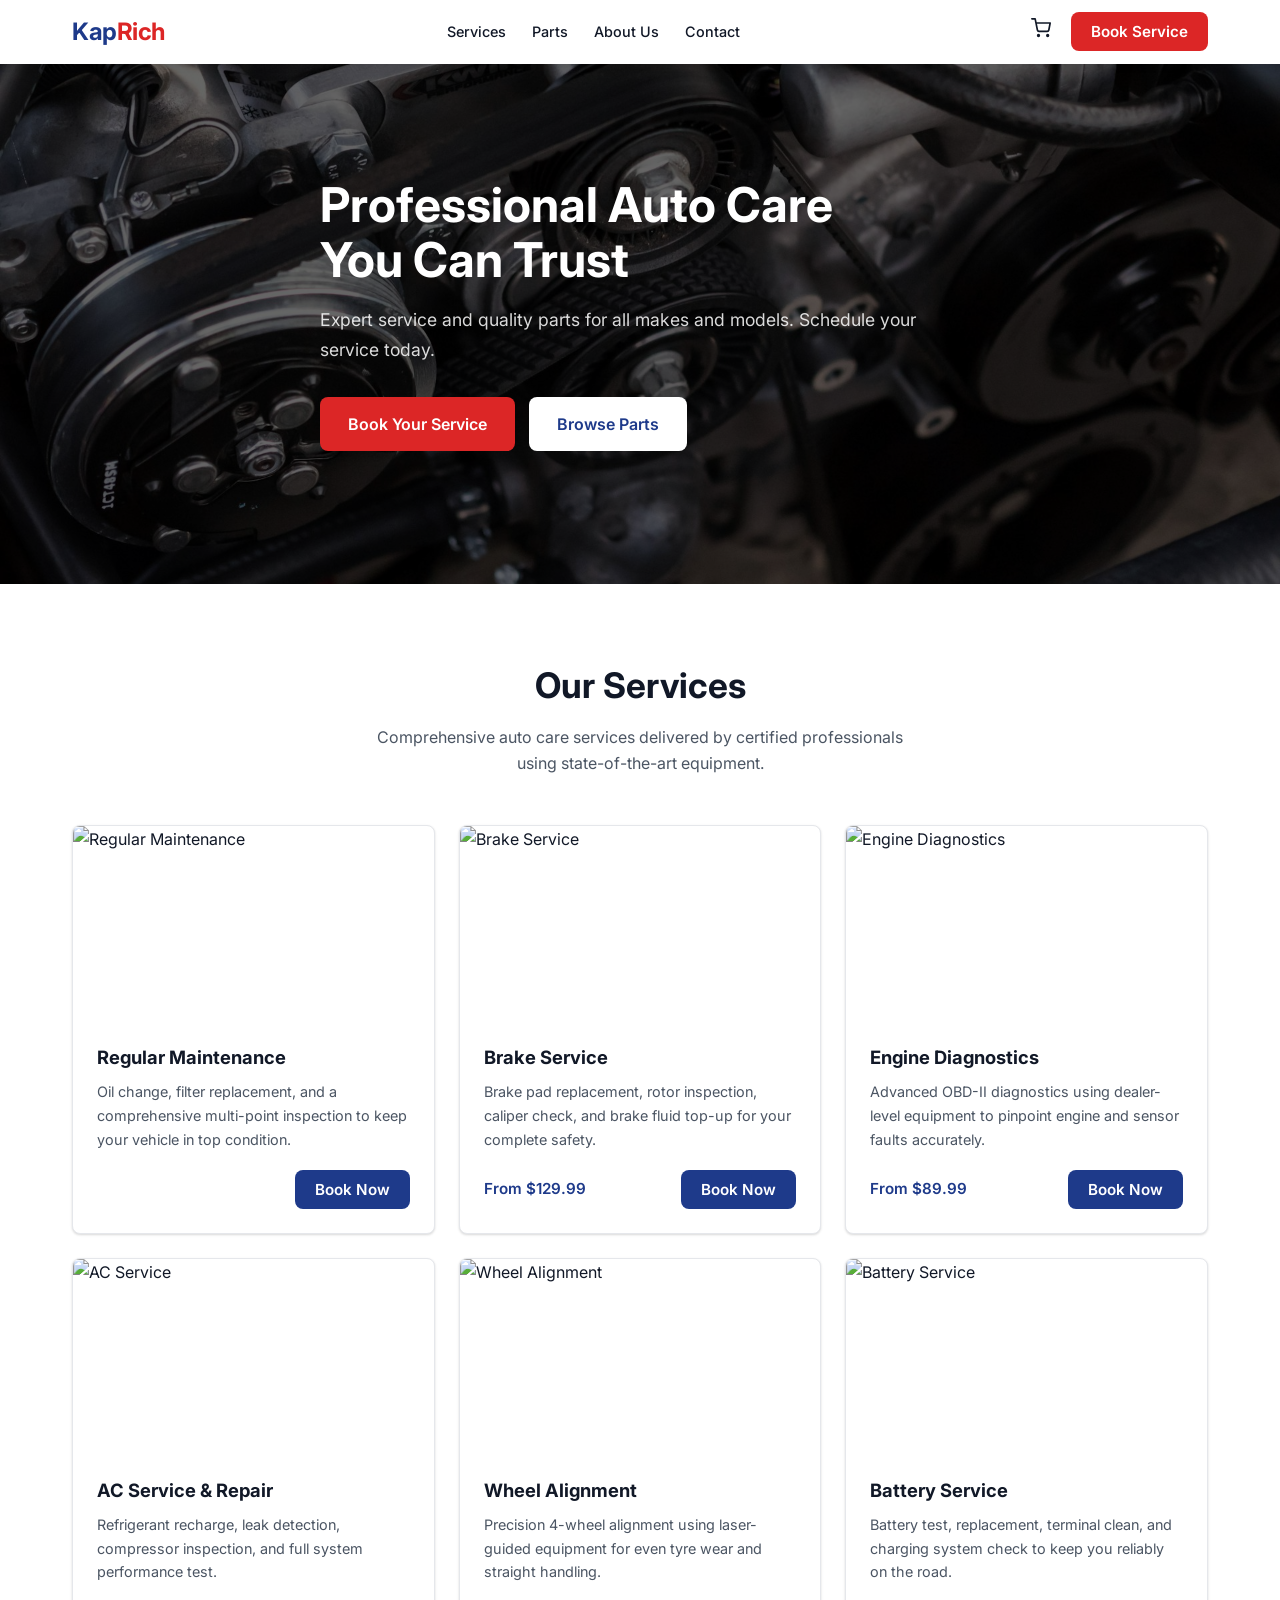
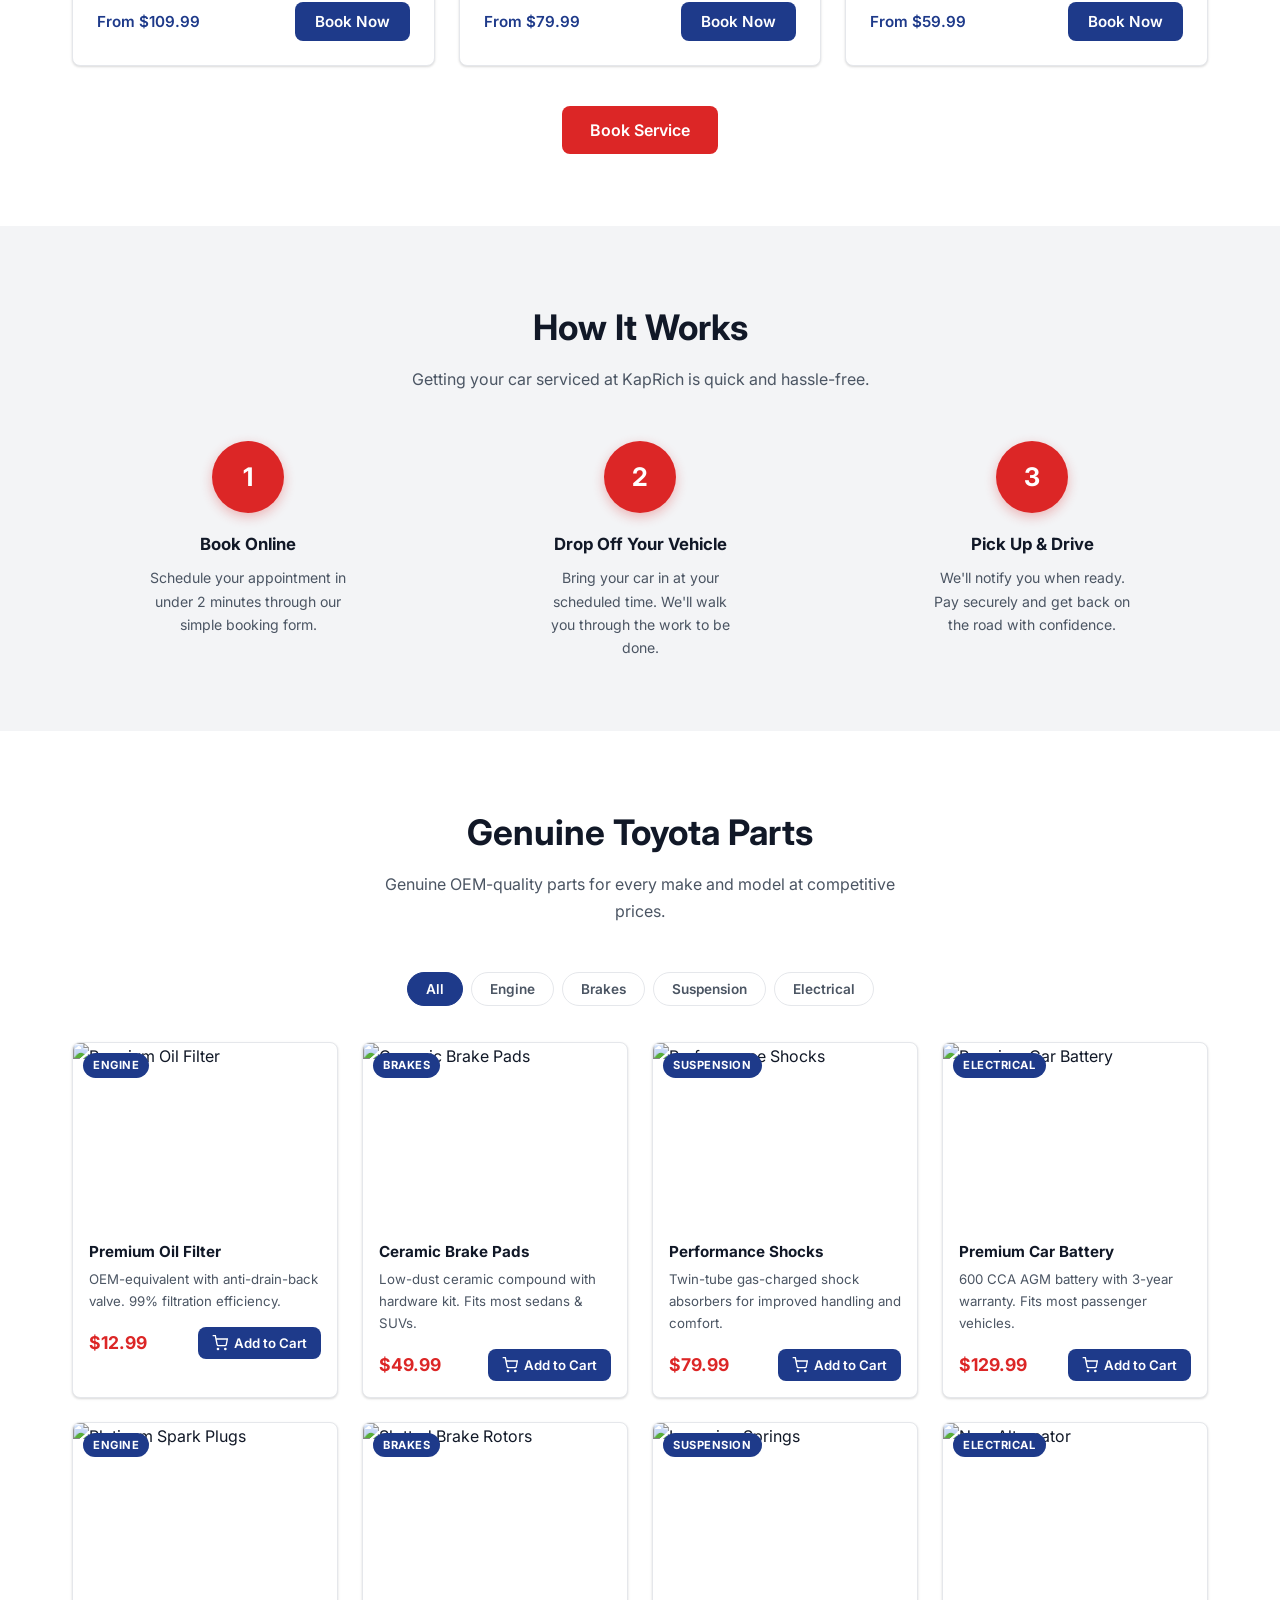
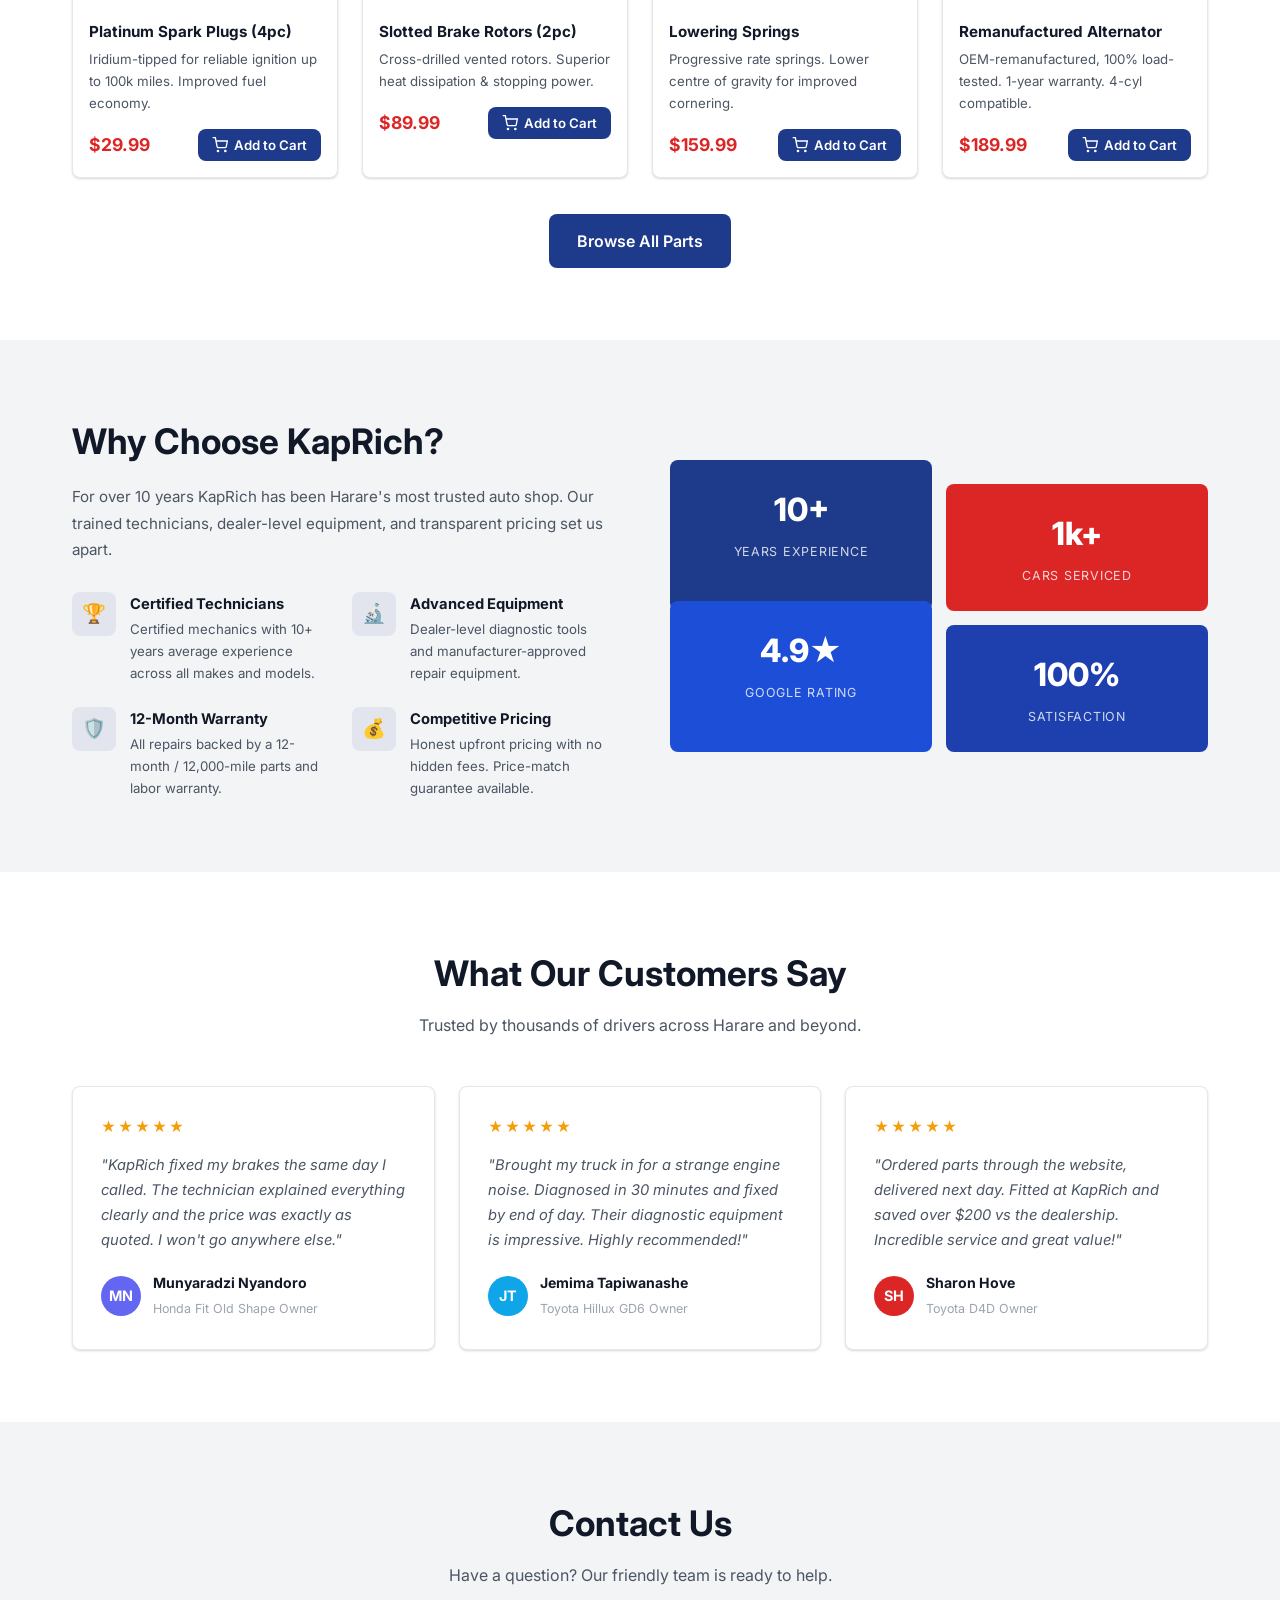
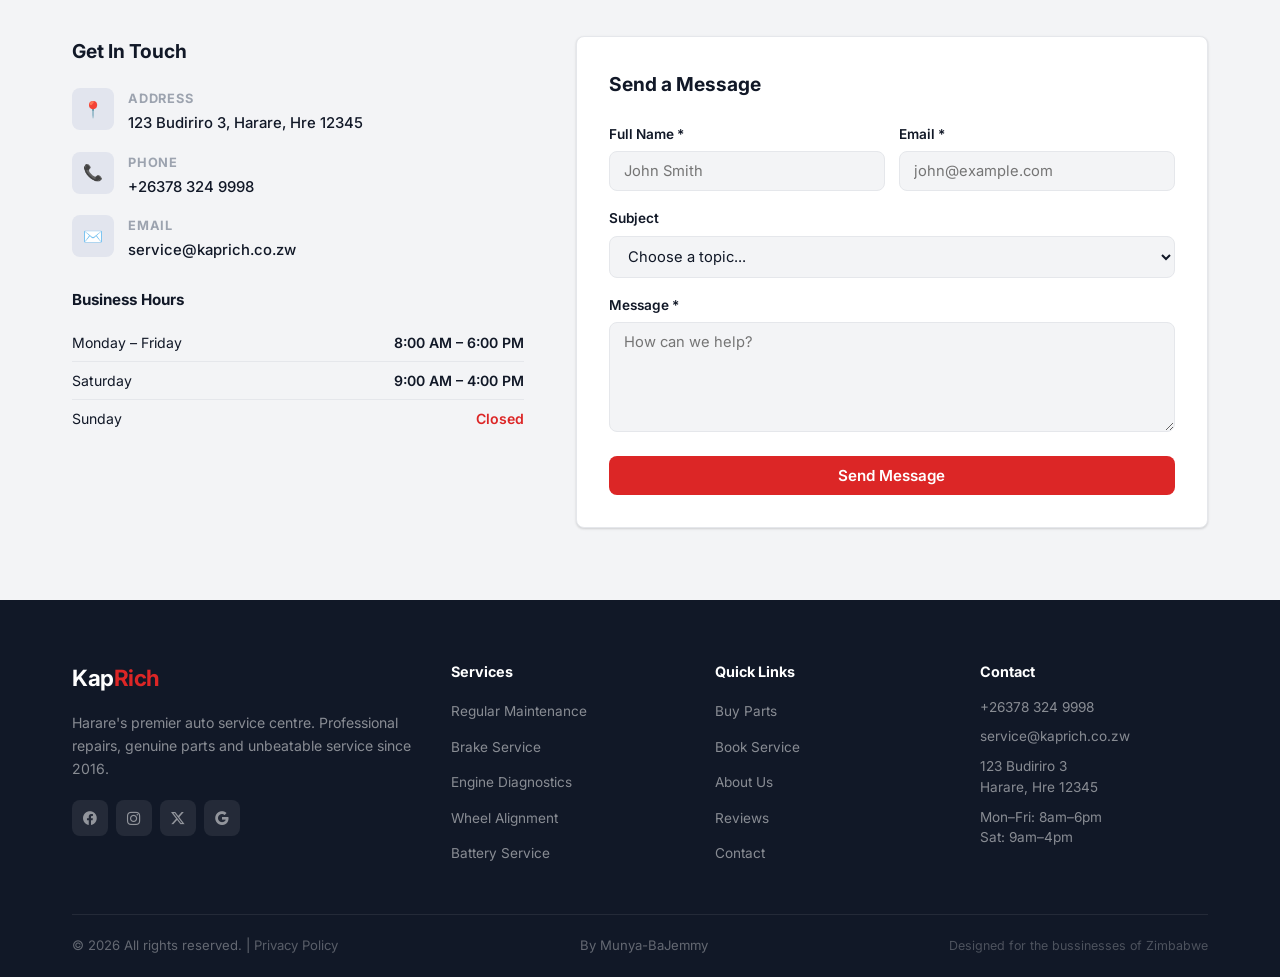
==== commit 38a9b682: "Update Contact and KapRich Name" ====
--- a/index.html
+++ b/index.html
@@ -123,7 +123,7 @@
           <p itemprop="description">Oil change, filter replacement, and a comprehensive multi-point inspection to keep your vehicle in top condition.</p>
           <div class="service-card-footer">
             <span class="service-price" itemprop="offers" itemscope itemtype="https://schema.org/Offer">
-              <meta itemprop="priceCurrency" content="USD">From $<span itemprop="price" content="49.99">49.99</span>
+              <!--<meta itemprop="priceCurrency" content="USD">From $<span itemprop="price" content="49.99">49.99</span> -->
             </span>
             <button class="btn btn-navy btn-sm" onclick="openBookingModal('Regular Maintenance')">Book Now</button>
           </div>
@@ -238,7 +238,7 @@
 <section class="section section-white" id="parts">
   <div class="container">
     <div class="section-header">
-      <h2>Auto Parts</h2>
+      <h2>Genuine Toyota Parts</h2>
       <p>Genuine OEM-quality parts for every make and model at competitive prices.</p>
     </div>
     <div class="filters">
@@ -407,13 +407,13 @@
     <div class="about-grid">
       <div>
         <h2 style="font-size:clamp(1.6rem,3vw,2.2rem);font-weight:700;margin-bottom:14px;">Why Choose KapRich?</h2>
-        <p style="color:var(--gray-600);line-height:1.75;font-size:.95rem;">For over 15 years KapRich has been Harare's most trusted auto shop. Our factory-trained technicians, dealer-level equipment, and transparent pricing set us apart.</p>
+        <p style="color:var(--gray-600);line-height:1.75;font-size:.95rem;">For over 10 years KapRich has been Harare's most trusted auto shop. Our trained technicians, dealer-level equipment, and transparent pricing set us apart.</p>
         <div class="features-grid">
           <div class="feature">
             <div class="feature-icon">🏆</div>
             <div>
               <h4>Certified Technicians</h4>
-              <p>ASE-certified mechanics with 10+ years average experience across all makes and models.</p>
+              <p>Certified mechanics with 10+ years average experience across all makes and models.</p>
             </div>
           </div>
           <div class="feature">
@@ -440,8 +440,8 @@
         </div>
       </div>
       <div class="about-stats">
-        <div class="stat-card"><strong>15+</strong><span>Years Experience</span></div>
-        <div class="stat-card"><strong>12k+</strong><span>Cars Serviced</span></div>
+        <div class="stat-card"><strong>10+</strong><span>Years Experience</span></div>
+        <div class="stat-card"><strong>1k+</strong><span>Cars Serviced</span></div>
         <div class="stat-card"><strong>4.9★</strong><span>Google Rating</span></div>
         <div class="stat-card"><strong>100%</strong><span>Satisfaction</span></div>
       </div>
@@ -549,7 +549,7 @@
     <div class="footer-grid">
       <div class="footer-brand">
         <a href="index.html" class="logo" style="font-size:1.4rem;font-weight:700;color:#fff;letter-spacing:-.02em;">Kap<span class="elite">Rich</span></a>
-        <p>Harare's premier auto service centre. Professional repairs, genuine parts and unbeatable service since 2009.</p>
+        <p>Harare's premier auto service centre. Professional repairs, genuine parts and unbeatable service since 2016.</p>
         <div class="social-links">
           <a href="#" class="social-link" aria-label="Facebook"><i class="bi bi-facebook"></i></a>
           <a href="#" class="social-link" aria-label="Instagram"><i class="bi bi-instagram"></i></a>
--- a/css/style.css
+++ b/css/style.css
@@ -0,0 +1,511 @@
+/* ============================================================
+   AutoElite — Stylesheet (matches exact original theme)
+   Colors: #1E3A8A navy, #DC2626 red, #111827 dark, white header
+   ============================================================ */
+
+@import url('https://fonts.googleapis.com/css2?family=Inter:wght@400;500;600;700;800;900&display=swap');
+
+/* ---------- Reset ---------- */
+*, *::before, *::after { box-sizing: border-box; margin: 0; padding: 0; }
+html { scroll-behavior: smooth; font-size: 16px; }
+body { font-family: 'Inter', sans-serif; color: #111827; background: #fff; line-height: 1.65; overflow-x: hidden; }
+img { max-width: 100%; height: auto; display: block; }
+a { text-decoration: none; color: inherit; }
+ul { list-style: none; }
+button, input, select, textarea { font-family: inherit; }
+
+/* ---------- Variables ---------- */
+:root {
+  --navy:     #1E3A8A;
+  --navy-h:   #1E40AF;
+  --red:      #DC2626;
+  --red-h:    #B91C1C;
+  --dark:     #111827;
+  --gray-900: #111827;
+  --gray-600: #4B5563;
+  --gray-400: #9CA3AF;
+  --gray-200: #E5E7EB;
+  --gray-100: #F3F4F6;
+  --white:    #ffffff;
+  --green:    #16a34a;
+  --radius:   0.5rem;
+  --shadow-sm: 0 1px 3px rgba(0,0,0,.1), 0 1px 2px rgba(0,0,0,.06);
+  --shadow-md: 0 4px 6px rgba(0,0,0,.07), 0 2px 4px rgba(0,0,0,.06);
+  --shadow-lg: 0 10px 15px rgba(0,0,0,.1), 0 4px 6px rgba(0,0,0,.05);
+}
+
+/* ---------- Utility ---------- */
+.container { max-width: 1200px; margin: 0 auto; padding: 0 2rem; }
+@media (max-width: 640px) { .container { padding: 0 1rem; } }
+
+/* ---------- Buttons ---------- */
+.btn {
+  display: inline-flex; align-items: center; justify-content: center; gap: 8px;
+  padding: 10px 20px; border-radius: var(--radius); font-weight: 600; font-size: .95rem;
+  cursor: pointer; border: none; transition: background .2s, transform .15s, box-shadow .2s;
+  white-space: nowrap;
+}
+.btn-red { background: var(--red); color: #fff; }
+.btn-red:hover { background: var(--red-h); }
+.btn-navy { background: var(--navy); color: #fff; }
+.btn-navy:hover { background: var(--navy-h); }
+.btn-white { background: #fff; color: var(--navy); }
+.btn-white:hover { background: var(--gray-100); }
+.btn-outline-white { background: transparent; color: #fff; border: 2px solid rgba(255,255,255,.6); }
+.btn-outline-white:hover { background: rgba(255,255,255,.1); border-color: #fff; }
+.btn-ghost { background: transparent; color: var(--gray-900); border: 1.5px solid var(--gray-200); }
+.btn-ghost:hover { border-color: var(--navy); color: var(--navy); }
+.btn-lg { padding: 14px 28px; font-size: 1rem; }
+.btn-full { width: 100%; }
+
+/* ---------- Header (WHITE, shadow, sticky) ---------- */
+#header {
+  background: #fff;
+  box-shadow: 0 2px 8px rgba(0,0,0,.08);
+  position: sticky; top: 0; z-index: 1000;
+}
+.header-inner {
+  display: flex; align-items: center; justify-content: space-between;
+  height: 64px; gap: 24px;
+}
+
+/* Logo: "Auto" navy, "Elite" red, text-only */
+.logo {
+  font-size: 1.5rem; font-weight: 700; color: var(--navy);
+  flex-shrink: 0; letter-spacing: -.02em;
+}
+.logo .elite { color: var(--red); }
+
+/* Nav links */
+nav { display: flex; align-items: center; gap: 2px; }
+nav a {
+  color: var(--gray-900); font-size: .9rem; font-weight: 500;
+  padding: 8px 12px; border-radius: var(--radius);
+  transition: color .2s, background .2s;
+}
+nav a:hover, nav a.active { color: var(--navy); background: var(--gray-100); }
+
+.header-right { display: flex; align-items: center; gap: 12px; }
+
+/* Cart icon */
+.cart-link {
+  position: relative; color: var(--gray-900); padding: 8px;
+  border-radius: var(--radius); transition: color .2s;
+}
+.cart-link:hover { color: var(--navy); }
+.cart-link svg { width: 20px; height: 20px; stroke: currentColor; fill: none; stroke-width: 2; stroke-linecap: round; stroke-linejoin: round; }
+.cart-badge {
+  position: absolute; top: -2px; right: -2px;
+  background: var(--red); color: #fff;
+  font-size: .65rem; font-weight: 700;
+  width: 18px; height: 18px;
+  border-radius: 50%; display: flex; align-items: center; justify-content: center;
+}
+
+/* Hamburger */
+.hamburger { display: none; flex-direction: column; gap: 5px; background: none; border: none; cursor: pointer; padding: 4px; }
+.hamburger span { display: block; width: 22px; height: 2px; background: var(--gray-900); border-radius: 2px; transition: all .25s; }
+
+/* ---------- Hero (exact match — dark photo overlay) ---------- */
+.hero {
+  position: relative;
+  background: var(--dark);
+  color: #fff;
+  min-height: 520px;
+  display: flex; align-items: center;
+}
+.hero-bg {
+  position: absolute; inset: 0;
+  background-image: url('../images/hero.jpg');
+  background-size: cover; background-position: center;
+  filter: brightness(0.4);
+}
+.hero-content {
+  position: relative; z-index: 1;
+  padding: 80px 0 100px;
+  max-width: 640px;
+}
+.hero h1 { font-size: clamp(2rem, 4.5vw, 3rem); font-weight: 700; line-height: 1.15; margin-bottom: 18px; }
+.hero p { font-size: 1.1rem; color: rgba(255,255,255,.85); margin-bottom: 32px; line-height: 1.7; }
+.hero-cta { display: flex; gap: 14px; flex-wrap: wrap; }
+
+/* ---------- Section base ---------- */
+.section { padding: 72px 0; }
+.section-white { background: #fff; }
+.section-gray { background: var(--gray-100); }
+.section-dark { background: var(--gray-900); color: #fff; }
+
+.section-header { text-align: center; margin-bottom: 48px; }
+.section-header h2 { font-size: clamp(1.6rem, 3vw, 2.2rem); font-weight: 700; color: var(--gray-900); margin-bottom: 10px; }
+.section-header p { font-size: 1rem; color: var(--gray-600); max-width: 560px; margin: 0 auto; }
+
+/* ---------- Service Cards (with photos) ---------- */
+.services-grid { display: grid; grid-template-columns: repeat(auto-fill, minmax(300px, 1fr)); gap: 24px; }
+.service-card {
+  background: #fff; border: 1px solid var(--gray-200);
+  border-radius: var(--radius); overflow: hidden;
+  box-shadow: var(--shadow-sm); transition: transform .25s, box-shadow .25s;
+}
+.service-card:hover { transform: scale(1.03); box-shadow: var(--shadow-lg); }
+.service-card-img { height: 192px; overflow: hidden; }
+.service-card-img img { width: 100%; height: 100%; object-fit: cover; }
+.service-card-body { padding: 24px; }
+.service-card h3 { font-size: 1.15rem; font-weight: 700; color: var(--gray-900); margin-bottom: 8px; }
+.service-card p { font-size: .9rem; color: var(--gray-600); margin-bottom: 18px; line-height: 1.65; }
+.service-card-footer { display: flex; justify-content: space-between; align-items: center; }
+.service-price { font-weight: 600; color: var(--navy); font-size: .95rem; }
+
+/* ---------- Parts Grid (with photos) ---------- */
+.filters { display: flex; gap: 8px; flex-wrap: wrap; justify-content: center; margin-bottom: 36px; }
+.filter-btn {
+  padding: 8px 18px; border-radius: 999px;
+  border: 1.5px solid var(--gray-200); background: #fff;
+  font-size: .85rem; font-weight: 600; cursor: pointer;
+  color: var(--gray-600); transition: all .2s;
+}
+.filter-btn.active, .filter-btn:hover { background: var(--navy); border-color: var(--navy); color: #fff; }
+.search-wrap { max-width: 480px; margin: 0 auto 28px; display: flex; }
+.search-wrap input { flex: 1; padding: 11px 16px; border: 1.5px solid var(--gray-200); border-right: none; border-radius: var(--radius) 0 0 var(--radius); font-size: .93rem; outline: none; }
+.search-wrap input:focus { border-color: var(--navy); }
+.search-wrap button { padding: 11px 18px; background: var(--navy); color: #fff; border: none; border-radius: 0 var(--radius) var(--radius) 0; cursor: pointer; font-weight: 600; font-size: .9rem; }
+.search-wrap button:hover { background: var(--navy-h); }
+.parts-grid { display: grid; grid-template-columns: repeat(auto-fill, minmax(240px, 1fr)); gap: 24px; }
+.part-card {
+  background: #fff; border: 1px solid var(--gray-200);
+  border-radius: var(--radius); overflow: hidden;
+  box-shadow: var(--shadow-sm); transition: transform .25s, box-shadow .25s;
+}
+.part-card:hover { transform: translateY(-4px); box-shadow: var(--shadow-lg); }
+.part-card-img { height: 180px; overflow: hidden; position: relative; }
+.part-card-img img { width: 100%; height: 100%; object-fit: cover; }
+.part-cat-badge {
+  position: absolute; top: 10px; left: 10px;
+  background: var(--navy); color: #fff;
+  font-size: .7rem; font-weight: 700; text-transform: uppercase; letter-spacing: .05em;
+  padding: 3px 10px; border-radius: 999px;
+}
+.part-card-body { padding: 16px; }
+.part-card h3 { font-size: .95rem; font-weight: 700; color: var(--gray-900); margin-bottom: 5px; }
+.part-card p { font-size: .83rem; color: var(--gray-600); margin-bottom: 14px; }
+.part-card-footer { display: flex; justify-content: space-between; align-items: center; }
+.part-price { font-size: 1.1rem; font-weight: 700; color: var(--red); }
+.add-to-cart {
+  display: flex; align-items: center; gap: 6px;
+  padding: 8px 14px; background: var(--navy); color: #fff;
+  border: none; border-radius: var(--radius); font-size: .83rem; font-weight: 600; cursor: pointer;
+  transition: background .2s, transform .15s;
+}
+.add-to-cart:hover { background: var(--navy-h); transform: scale(1.05); }
+
+/* ---------- How It Works ---------- */
+.steps-grid { display: grid; grid-template-columns: repeat(3, 1fr); gap: 40px; }
+.step { text-align: center; }
+.step-num {
+  width: 72px; height: 72px; background: var(--red); color: #fff;
+  font-size: 1.6rem; font-weight: 700; border-radius: 50%;
+  display: flex; align-items: center; justify-content: center;
+  margin: 0 auto 18px; box-shadow: 0 4px 12px rgba(220,38,38,.3);
+}
+.step h3 { font-size: 1.05rem; font-weight: 700; color: var(--gray-900); margin-bottom: 8px; }
+.step p { font-size: .88rem; color: var(--gray-600); max-width: 200px; margin: 0 auto; }
+
+/* ---------- About / Features ---------- */
+.about-grid { display: grid; grid-template-columns: 1fr 1fr; gap: 60px; align-items: center; }
+.features-grid { display: grid; grid-template-columns: 1fr 1fr; gap: 22px; margin-top: 28px; }
+.feature { display: flex; gap: 14px; align-items: flex-start; }
+.feature-icon {
+  width: 44px; height: 44px; background: rgba(30,58,138,.08);
+  border-radius: var(--radius); display: flex; align-items: center; justify-content: center;
+  flex-shrink: 0; font-size: 1.2rem;
+}
+.feature h4 { font-size: .92rem; font-weight: 700; color: var(--gray-900); margin-bottom: 3px; }
+.feature p { font-size: .83rem; color: var(--gray-600); }
+.about-stats { display: grid; grid-template-columns: 1fr 1fr; gap: 14px; }
+.stat-card { border-radius: var(--radius); padding: 24px 20px; text-align: center; }
+.stat-card:nth-child(1) { background: var(--navy); color: #fff; }
+.stat-card:nth-child(2) { background: var(--red); color: #fff; margin-top: 24px; }
+.stat-card:nth-child(3) { background: #1d4ed8; color: #fff; margin-top: -24px; }
+.stat-card:nth-child(4) { background: #1e40af; color: #fff; }
+.stat-card strong { display: block; font-size: 2rem; font-weight: 800; }
+.stat-card span { font-size: .78rem; opacity: .8; text-transform: uppercase; letter-spacing: .06em; }
+
+/* ---------- Testimonials ---------- */
+.reviews-grid { display: grid; grid-template-columns: repeat(3, 1fr); gap: 24px; }
+.review-card {
+  background: #fff; border: 1px solid var(--gray-200);
+  border-radius: var(--radius); padding: 28px;
+  box-shadow: var(--shadow-sm); transition: box-shadow .25s;
+}
+.review-card:hover { box-shadow: var(--shadow-md); }
+.stars { color: #F59E0B; font-size: .9rem; letter-spacing: 2px; margin-bottom: 14px; }
+.review-card blockquote { font-size: .92rem; color: var(--gray-600); line-height: 1.7; margin-bottom: 18px; font-style: italic; }
+.reviewer { display: flex; align-items: center; gap: 12px; }
+.avatar {
+  width: 40px; height: 40px; border-radius: 50%;
+  display: flex; align-items: center; justify-content: center;
+  font-weight: 700; font-size: .9rem; color: #fff; flex-shrink: 0;
+}
+.reviewer strong { display: block; font-size: .88rem; font-weight: 700; color: var(--gray-900); }
+.reviewer span { font-size: .78rem; color: var(--gray-400); }
+
+/* ---------- Contact ---------- */
+.contact-grid { display: grid; grid-template-columns: 1fr 1.4fr; gap: 52px; align-items: start; }
+.contact-details h3 { font-size: 1.2rem; font-weight: 700; margin-bottom: 20px; }
+.contact-items { display: flex; flex-direction: column; gap: 16px; }
+.contact-item { display: flex; gap: 14px; align-items: flex-start; }
+.c-icon {
+  width: 42px; height: 42px; background: rgba(30,58,138,.08);
+  border-radius: var(--radius); display: flex; align-items: center; justify-content: center;
+  font-size: 1rem; flex-shrink: 0;
+}
+.contact-item strong { display: block; font-size: .8rem; font-weight: 700; text-transform: uppercase; letter-spacing: .06em; color: var(--gray-400); margin-bottom: 2px; }
+.contact-item p, .contact-item a { font-size: .93rem; font-weight: 500; color: var(--gray-900); }
+.hours { margin-top: 24px; }
+.hours h4 { font-size: .95rem; font-weight: 700; margin-bottom: 12px; }
+.hours-row { display: flex; justify-content: space-between; padding: 7px 0; border-bottom: 1px solid var(--gray-200); font-size: .88rem; }
+.hours-row:last-child { border: none; }
+.hours-row span:last-child { font-weight: 600; }
+.contact-form-wrap {
+  background: #fff; border: 1px solid var(--gray-200);
+  border-radius: var(--radius); padding: 32px;
+  box-shadow: var(--shadow-sm);
+}
+.contact-form-wrap h3 { font-size: 1.2rem; font-weight: 700; margin-bottom: 22px; }
+.form-group { margin-bottom: 16px; }
+.form-row { display: grid; grid-template-columns: 1fr 1fr; gap: 14px; }
+label { display: block; font-size: .85rem; font-weight: 600; color: var(--gray-900); margin-bottom: 6px; }
+input, select, textarea {
+  width: 100%; padding: 10px 14px;
+  border: 1.5px solid var(--gray-200); border-radius: var(--radius);
+  font-size: .92rem; color: var(--gray-900); background: var(--gray-100);
+  outline: none; transition: border-color .2s, background .2s;
+}
+input:focus, select:focus, textarea:focus { border-color: var(--navy); background: #fff; box-shadow: 0 0 0 3px rgba(30,58,138,.08); }
+textarea { resize: vertical; min-height: 110px; }
+.form-success {
+  display: none; background: rgba(22,163,74,.08); border: 1px solid rgba(22,163,74,.3);
+  color: var(--green); padding: 12px 16px; border-radius: var(--radius); font-size: .88rem; margin-top: 12px;
+}
+.form-success.show { display: block; }
+
+/* ---------- Footer (dark #111827) ---------- */
+footer { background: var(--gray-900); color: rgba(255,255,255,.6); padding: 60px 0 0; }
+.footer-grid { display: grid; grid-template-columns: 1.5fr 1fr 1fr 1fr; gap: 36px; margin-bottom: 40px; }
+.footer-brand .logo { color: var(--navy); }
+.footer-brand .logo { color: #fff; }
+.footer-brand .logo .elite { color: var(--red); }
+.footer-brand p { font-size: .88rem; color: rgba(255,255,255,.5); margin: 14px 0 20px; line-height: 1.65; }
+.social-links { display: flex; gap: 8px; }
+.social-link {
+  width: 36px; height: 36px; background: rgba(255,255,255,.08);
+  border-radius: var(--radius); display: flex; align-items: center; justify-content: center;
+  font-size: .85rem; color: rgba(255,255,255,.5); transition: all .2s;
+}
+.social-link:hover { background: var(--red); color: #fff; }
+.footer-col h4 { font-size: .9rem; font-weight: 700; color: #fff; margin-bottom: 14px; }
+.footer-col ul li { margin-bottom: 9px; }
+.footer-col ul li a { font-size: .85rem; color: rgba(255,255,255,.5); transition: color .2s; }
+.footer-col ul li a:hover { color: var(--red); }
+.footer-col .contact-line { font-size: .85rem; color: rgba(255,255,255,.5); margin-bottom: 8px; line-height: 1.5; }
+.footer-bottom {
+  border-top: 1px solid rgba(255,255,255,.08); padding: 20px 0;
+  display: flex; align-items: center; justify-content: space-between; flex-wrap: wrap; gap: 10px;
+}
+.footer-bottom p { font-size: .82rem; color: rgba(255,255,255,.35); }
+
+/* ---------- Page Hero (inner pages) ---------- */
+.page-hero {
+  background: var(--gray-900); color: #fff;
+  padding: 52px 0; text-align: center;
+}
+.page-hero h1 { font-size: clamp(1.8rem, 3vw, 2.5rem); font-weight: 700; margin-bottom: 10px; }
+.page-hero p { font-size: .95rem; color: rgba(255,255,255,.6); }
+.breadcrumb {
+  display: flex; align-items: center; justify-content: center; gap: 6px;
+  margin-top: 12px; font-size: .82rem; color: rgba(255,255,255,.45);
+}
+.breadcrumb a { color: rgba(255,255,255,.55); transition: color .2s; }
+.breadcrumb a:hover { color: var(--red); }
+.breadcrumb .sep { font-size: .7rem; }
+
+/* ---------- Cart ---------- */
+.cart-layout { display: grid; grid-template-columns: 1fr 340px; gap: 28px; align-items: start; }
+.cart-table { background: #fff; border: 1px solid var(--gray-200); border-radius: var(--radius); overflow: hidden; box-shadow: var(--shadow-sm); }
+.cart-header {
+  display: grid; grid-template-columns: 2fr 1fr 1fr 1fr 44px; gap: 12px;
+  padding: 14px 22px; background: var(--gray-100);
+  font-size: .78rem; font-weight: 700; text-transform: uppercase; letter-spacing: .07em; color: var(--gray-600);
+}
+.cart-row {
+  display: grid; grid-template-columns: 2fr 1fr 1fr 1fr 44px; gap: 12px;
+  padding: 18px 22px; border-top: 1px solid var(--gray-200); align-items: center;
+}
+.cart-item-info { display: flex; align-items: center; gap: 14px; }
+.cart-item-thumb { width: 56px; height: 56px; border-radius: var(--radius); overflow: hidden; flex-shrink: 0; }
+.cart-item-thumb img { width: 100%; height: 100%; object-fit: cover; }
+.cart-item-info strong { display: block; font-size: .92rem; color: var(--gray-900); margin-bottom: 2px; }
+.cart-item-info span { font-size: .8rem; color: var(--gray-400); }
+.qty-ctrl { display: flex; align-items: center; gap: 6px; }
+.qty-btn {
+  width: 28px; height: 28px; border: 1.5px solid var(--gray-200); background: #fff;
+  border-radius: var(--radius); cursor: pointer; font-size: .9rem; font-weight: 700;
+  display: flex; align-items: center; justify-content: center; transition: all .2s;
+}
+.qty-btn:hover { border-color: var(--navy); color: var(--navy); }
+.qty-input { width: 40px; text-align: center; padding: 4px; font-weight: 700; background: var(--gray-100); }
+.item-unit { font-size: .9rem; color: var(--gray-600); }
+.item-total { font-weight: 700; color: var(--gray-900); }
+.remove-btn { background: none; border: none; color: var(--gray-400); cursor: pointer; font-size: 1.1rem; transition: color .2s; padding: 4px; }
+.remove-btn:hover { color: var(--red); }
+.order-summary {
+  background: #fff; border: 1px solid var(--gray-200); border-radius: var(--radius);
+  padding: 26px; box-shadow: var(--shadow-sm); position: sticky; top: 80px;
+}
+.order-summary h3 { font-size: 1.05rem; font-weight: 700; color: var(--gray-900); margin-bottom: 18px; padding-bottom: 14px; border-bottom: 1px solid var(--gray-200); }
+.summary-row { display: flex; justify-content: space-between; font-size: .9rem; color: var(--gray-600); margin-bottom: 10px; }
+.summary-row.total { font-size: 1rem; font-weight: 800; color: var(--gray-900); border-top: 2px solid var(--gray-200); padding-top: 12px; margin-top: 4px; }
+.empty-cart { text-align: center; padding: 80px 20px; }
+.empty-cart .empty-icon { font-size: 4rem; margin-bottom: 16px; }
+.empty-cart h3 { font-size: 1.3rem; font-weight: 700; color: var(--gray-900); margin-bottom: 8px; }
+.empty-cart p { color: var(--gray-600); margin-bottom: 24px; }
+
+/* ---------- Checkout ---------- */
+.checkout-layout { display: grid; grid-template-columns: 1fr 360px; gap: 28px; align-items: start; }
+.checkout-form { background: #fff; border: 1px solid var(--gray-200); border-radius: var(--radius); padding: 32px; box-shadow: var(--shadow-sm); }
+.checkout-form h2 { font-size: 1.6rem; font-weight: 700; margin-bottom: 24px; }
+.form-section { margin-bottom: 28px; }
+.form-section h3 { font-size: .95rem; font-weight: 700; color: var(--gray-900); padding-bottom: 10px; border-bottom: 2px solid var(--gray-100); margin-bottom: 16px; }
+.stripe-el-wrap {
+  border: 1.5px solid var(--gray-200); border-radius: var(--radius);
+  padding: 12px 14px; background: var(--gray-100); transition: border-color .2s;
+}
+.stripe-el-wrap:focus-within { border-color: var(--navy); background: #fff; box-shadow: 0 0 0 3px rgba(30,58,138,.08); }
+.card-errors { color: var(--red); font-size: .84rem; margin-top: 7px; }
+.pay-icons { display: flex; gap: 7px; margin-top: 10px; }
+.pay-icon { padding: 3px 10px; background: var(--gray-100); border-radius: 4px; font-size: .7rem; font-weight: 700; color: var(--gray-600); }
+.secure-note { display: flex; align-items: center; gap: 7px; font-size: .8rem; color: var(--gray-400); margin-top: 14px; }
+
+/* ---------- Result pages (success/cancel) ---------- */
+.result-pg { min-height: 60vh; display: flex; align-items: center; justify-content: center; padding: 70px 0; }
+.result-card { text-align: center; max-width: 500px; background: #fff; border: 1px solid var(--gray-200); border-radius: var(--radius); padding: 48px 40px; box-shadow: var(--shadow-lg); }
+.result-icon { width: 80px; height: 80px; border-radius: 50%; display: flex; align-items: center; justify-content: center; font-size: 2.2rem; margin: 0 auto 24px; }
+.result-icon.success { background: rgba(22,163,74,.1); }
+.result-icon.cancel { background: rgba(245,158,11,.1); }
+.result-card h2 { font-size: 1.6rem; font-weight: 700; margin-bottom: 12px; }
+.result-card p { color: var(--gray-600); margin-bottom: 26px; }
+.btn-group { display: flex; gap: 12px; justify-content: center; flex-wrap: wrap; }
+
+/* ---------- Booking ---------- */
+.booking-layout { display: grid; grid-template-columns: 1.5fr 1fr; gap: 40px; align-items: start; }
+.booking-form-wrap { background: #fff; border: 1px solid var(--gray-200); border-radius: var(--radius); padding: 32px; box-shadow: var(--shadow-sm); }
+.booking-form-wrap h2 { font-size: 1.5rem; font-weight: 700; margin-bottom: 6px; }
+
+/* ---------- Toast ---------- */
+#toast-container { position: fixed; bottom: 22px; right: 22px; z-index: 9999; display: flex; flex-direction: column; gap: 8px; }
+.toast {
+  background: var(--gray-900); color: #fff; padding: 13px 18px;
+  border-radius: var(--radius); font-size: .88rem; font-weight: 500;
+  box-shadow: var(--shadow-lg); display: flex; align-items: center; gap: 9px;
+  animation: slideIn .3s ease; max-width: 300px;
+}
+.toast.success { background: var(--green); }
+.toast.error { background: var(--red); }
+@keyframes slideIn { from { transform: translateX(110%); opacity: 0; } to { transform: translateX(0); opacity: 1; } }
+@keyframes fadeOut { from { opacity: 1; } to { opacity: 0; transform: translateX(110%); } }
+
+/* ---------- Modal ---------- */
+.modal-overlay {
+  position: fixed; inset: 0; background: rgba(0,0,0,.6);
+  z-index: 2000; display: flex; align-items: center; justify-content: center; padding: 20px;
+  opacity: 0; pointer-events: none; transition: opacity .25s;
+}
+.modal-overlay.open { opacity: 1; pointer-events: all; }
+.modal {
+  background: #fff; border-radius: var(--radius); width: 100%; max-width: 540px;
+  max-height: 90vh; overflow-y: auto; padding: 32px;
+  transform: translateY(18px); transition: transform .25s;
+}
+.modal-overlay.open .modal { transform: translateY(0); }
+.modal-head { display: flex; justify-content: space-between; align-items: center; margin-bottom: 24px; }
+.modal-head h3 { font-size: 1.25rem; font-weight: 700; }
+.modal-close { background: none; border: none; font-size: 1.3rem; cursor: pointer; color: var(--gray-400); transition: color .2s; }
+.modal-close:hover { color: var(--gray-900); }
+
+/* ---------- Shipping select ---------- */
+.ship-option {
+  display: flex; align-items: center; gap: 14px;
+  padding: 13px 15px; border: 1.5px solid var(--gray-200); border-radius: var(--radius); cursor: pointer; margin-bottom: 10px;
+}
+.ship-option input[type="radio"] { width: auto; accent-color: var(--navy); }
+.ship-option.selected { border-color: var(--navy); background: rgba(30,58,138,.03); }
+.ship-option strong { display: block; font-size: .9rem; color: var(--gray-900); }
+.ship-option span { font-size: .82rem; color: var(--gray-600); }
+
+/* ---------- Responsive ---------- */
+@media (max-width: 1024px) {
+  .footer-grid { grid-template-columns: 1fr 1fr; }
+}
+@media (max-width: 900px) {
+  .about-grid { grid-template-columns: 1fr; }
+  .about-stats { grid-template-columns: 1fr 1fr; }
+  .about-stats .stat-card { margin: 0 !important; }
+  .cart-layout, .checkout-layout { grid-template-columns: 1fr; }
+  .contact-grid { grid-template-columns: 1fr; }
+  .steps-grid { grid-template-columns: 1fr; }
+  .reviews-grid { grid-template-columns: 1fr; }
+  .booking-layout { grid-template-columns: 1fr; }
+}
+@media (max-width: 768px) {
+  nav { display: none; }
+  nav.open {
+    display: flex; flex-direction: column; position: absolute;
+    top: 64px; left: 0; right: 0; background: #fff;
+    padding: 14px; gap: 2px; box-shadow: 0 8px 20px rgba(0,0,0,.1);
+  }
+  #header { position: relative; }
+  .hamburger { display: flex; }
+  .footer-grid { grid-template-columns: 1fr; }
+  .features-grid { grid-template-columns: 1fr; }
+  .form-row { grid-template-columns: 1fr; }
+  .cart-header { display: none; }
+  .cart-row { grid-template-columns: 1fr auto; gap: 8px; }
+  .cart-row > .item-unit { display: none; }
+}
+@media (max-width: 540px) {
+  .hero-cta { flex-direction: column; }
+  .parts-grid { grid-template-columns: 1fr 1fr; }
+}
+
+/* ---------- WhatsApp Float Button ---------- */
+.whatsapp-float {
+  position: fixed; bottom: 28px; right: 28px; z-index: 9998;
+  width: 58px; height: 58px;
+  background: #25D366; border-radius: 50%;
+  display: flex; align-items: center; justify-content: center;
+  box-shadow: 0 4px 16px rgba(37,211,102,.45), 0 0 0 0 rgba(37,211,102,.4);
+  transition: transform .2s ease, box-shadow .2s ease;
+  text-decoration: none;
+  animation: wa-pulse 2.5s ease infinite;
+}
+.whatsapp-float:hover {
+  transform: scale(1.12);
+  box-shadow: 0 8px 28px rgba(37,211,102,.6);
+  animation: none;
+}
+.whatsapp-float svg { width: 30px; height: 30px; fill: #fff; }
+.whatsapp-tooltip {
+  position: absolute; right: 68px; top: 50%; transform: translateY(-50%);
+  background: #111827; color: #fff; font-size: .75rem; font-weight: 600;
+  padding: 5px 10px; border-radius: 6px; white-space: nowrap;
+  opacity: 0; pointer-events: none; transition: opacity .2s;
+}
+.whatsapp-tooltip::after {
+  content: ''; position: absolute; left: 100%; top: 50%; transform: translateY(-50%);
+  border: 5px solid transparent; border-left-color: #111827;
+}
+.whatsapp-float:hover .whatsapp-tooltip { opacity: 1; }
+@keyframes wa-pulse {
+  0%   { box-shadow: 0 4px 16px rgba(37,211,102,.45), 0 0 0 0 rgba(37,211,102,.4); }
+  70%  { box-shadow: 0 4px 16px rgba(37,211,102,.45), 0 0 0 14px rgba(37,211,102,0); }
+  100% { box-shadow: 0 4px 16px rgba(37,211,102,.45), 0 0 0 0 rgba(37,211,102,0); }
+}
